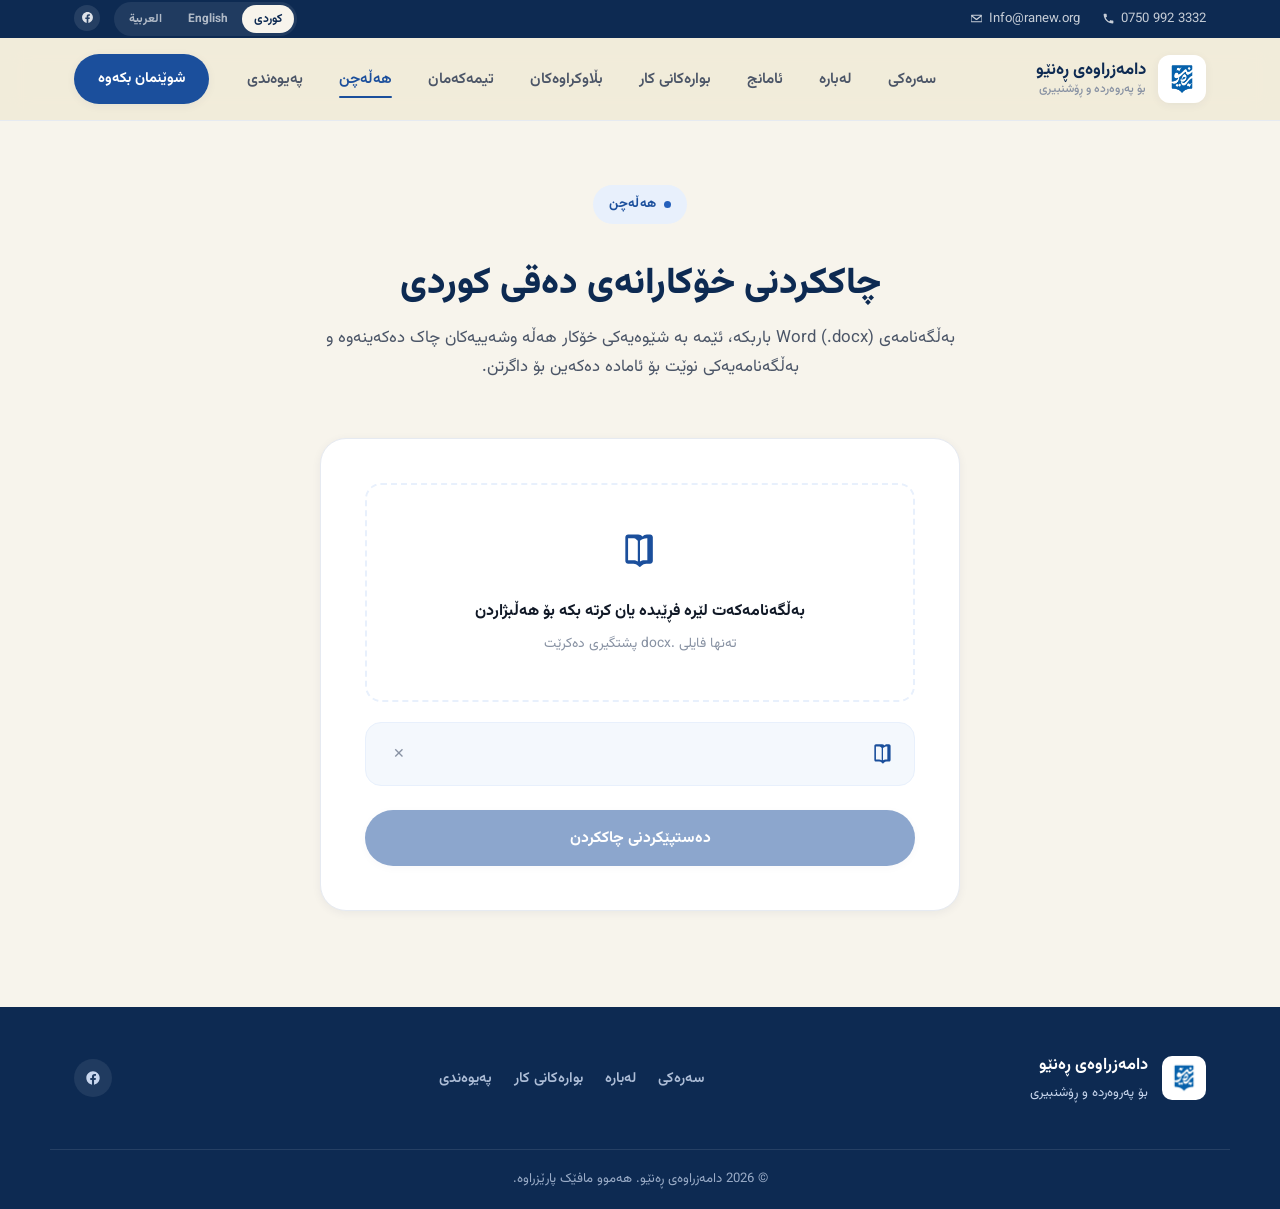
==== helachin.html @ eed27bfd "A" ====
<!DOCTYPE html>
<html lang="ckb" dir="rtl">
<head>
<meta charset="UTF-8">
<meta name="viewport" content="width=device-width, initial-scale=1.0">
<title>هەڵەچن | دامەزراوەی ڕەنێو</title>
<meta name="description" content="بەڵگەنامەی وۆردت باربکە، هەڵەچن بە شێوەیەکی خۆکار هەڵە وشەییەکانی دەقی کوردی چاک دەکاتەوە.">

<!--
  Backend API base URL. Update this after deploying the FastAPI backend
  (see backend/render.yaml) — for example:
    <meta name="helachin-api-base" content="https://ranew-helachin-api.onrender.com">
  On localhost/127.0.0.1 the page automatically talks to a locally running
  backend on port 8001 instead, so this value only matters in production.
-->
<meta name="helachin-api-base" content="https://ranew-helachin-api.onrender.com">

<link rel="icon" type="image/jpeg" href="assets/img/logo.jpg">
<link rel="preconnect" href="https://fonts.googleapis.com">
<link rel="preconnect" href="https://fonts.gstatic.com" crossorigin>
<link href="https://fonts.googleapis.com/css2?family=Vazirmatn:wght@400;500;600;700;800;900&display=swap" rel="stylesheet">
<link rel="stylesheet" href="assets/css/style.css">
</head>
<body data-page="helachin">

<!-- ===== Top bar ===== -->
<div class="topbar">
  <div class="container topbar__inner">
    <div class="topbar__contact">
      <a href="tel:+9647509923332" dir="ltr"><span class="icon icon-phone"></span>0750 992 3332</a>
      <a href="mailto:Info@ranew.org" dir="ltr"><span class="icon icon-mail"></span>Info@ranew.org</a>
    </div>
    <div class="topbar__right">
      <div class="lang-switch" id="langSwitch" role="group" aria-label="Language / زمان / اللغة">
        <button type="button" class="lang-switch__btn" data-lang="ckb">کوردی</button>
        <button type="button" class="lang-switch__btn" data-lang="en">English</button>
        <button type="button" class="lang-switch__btn" data-lang="ar">العربية</button>
      </div>
      <div class="topbar__social">
        <a href="https://www.facebook.com/Ranewfoundation" target="_blank" rel="noopener" data-i18n-attr="aria-label:aria.facebook">
          <span class="icon icon-facebook"></span>
        </a>
      </div>
    </div>
  </div>
</div>

<!-- ===== Header / Nav ===== -->
<header class="site-header" id="siteHeader">
  <div class="container header__inner">
    <a href="index.html" class="brand">
      <img src="assets/img/logo.jpg" data-i18n-attr="alt:brand.logoAlt" alt="لۆگۆی دامەزراوەی ڕەنێو" class="brand__logo">
      <span class="brand__text">
        <strong data-i18n="hero.title1">دامەزراوەی ڕەنێو</strong>
        <small data-i18n="hero.title2">بۆ پەروەردە و ڕۆشنبیری</small>
      </span>
    </a>

    <nav class="nav" id="mainNav">
      <a href="index.html#top" class="nav__link" data-i18n="nav.home">سەرەکی</a>
      <a href="index.html#about" class="nav__link" data-i18n="nav.about">لەبارە</a>
      <a href="index.html#values" class="nav__link" data-i18n="nav.values">ئامانج</a>
      <a href="index.html#programs" class="nav__link" data-i18n="nav.programs">بوارەکانی کار</a>
      <a href="publications.html" class="nav__link" data-i18n="nav.publications">بڵاوکراوەکان</a>
      <a href="team.html" class="nav__link" data-i18n="nav.team">تیمەکەمان</a>
      <a href="helachin.html" class="nav__link active">هەڵەچن</a>
      <a href="index.html#contact" class="nav__link" data-i18n="nav.contact">پەیوەندی</a>
    </nav>

    <a href="https://www.facebook.com/Ranewfoundation" target="_blank" rel="noopener" class="btn btn--primary btn--nav" data-i18n="header.followBtn">شوێنمان بکەوە</a>

    <button class="nav-toggle" id="navToggle" data-i18n-attr="aria-label:aria.navToggle" aria-label="کردنەوەی لیستە" aria-expanded="false">
      <span></span><span></span><span></span>
    </button>
  </div>
</header>

<main>
  <section class="section">
    <div class="container">
      <div class="section__head reveal">
        <span class="eyebrow eyebrow--dark">هەڵەچن</span>
        <h1 class="section__title">چاککردنی خۆکارانەی دەقی کوردی</h1>
        <p class="section__sub">بەڵگەنامەی Word (.docx) باربکە، ئێمە بە شێوەیەکی خۆکار هەڵە وشەییەکان چاک دەکەینەوە و بەڵگەنامەیەکی نوێت بۆ ئامادە دەکەین بۆ داگرتن.</p>
      </div>

      <div class="helachin-card reveal">

        <!-- Idle / file-picker state -->
        <div class="helachin-drop" id="helachinDrop" tabindex="0" role="button" aria-label="بەڵگەنامەی وۆرد باربکە">
          <input type="file" id="helachinFileInput" class="helachin-drop__input" accept=".docx,application/vnd.openxmlformats-officedocument.wordprocessingml.document">
          <span class="helachin-drop__icon icon icon-book" aria-hidden="true"></span>
          <p class="helachin-drop__title">بەڵگەنامەکەت لێرە فڕێبدە یان کرتە بکە بۆ هەڵبژاردن</p>
          <p class="helachin-drop__hint">تەنها فایلی .docx پشتگیری دەکرێت</p>
        </div>

        <!-- Selected file -->
        <div class="helachin-file" id="helachinFile" hidden>
          <span class="helachin-file__icon icon icon-book" aria-hidden="true"></span>
          <div class="helachin-file__info">
            <strong id="helachinFileName"></strong>
            <span id="helachinFileSize" dir="ltr"></span>
          </div>
          <button type="button" class="helachin-file__remove" id="helachinFileRemove" aria-label="لابردنی فایل">✕</button>
        </div>

        <button type="button" class="btn btn--primary helachin-start" id="helachinStart" disabled>دەستپێکردنی چاککردن</button>

        <!-- Progress -->
        <div class="helachin-progress" id="helachinProgress" hidden>
          <div class="helachin-progress__bar">
            <div class="helachin-progress__fill" id="helachinProgressFill"></div>
          </div>
          <p class="helachin-status" id="helachinStatus">بەڵگەنامەکە بار دەکرێت...</p>
        </div>

        <!-- Success -->
        <div class="helachin-result helachin-result--success" id="helachinSuccess" hidden>
          <span class="icon icon-culture" aria-hidden="true"></span>
          <p>بەڵگەنامەکەت بە سەرکەوتوویی چاککرا!</p>
          <div class="helachin-result__actions">
            <a href="#" class="btn btn--primary" id="helachinDownload" download>دابەزاندنی بەڵگەنامەی چاککراو</a>
            <button type="button" class="helachin-link-btn" id="helachinRetryAfterSuccess">چاککردنی بەڵگەنامەیەکی تر</button>
          </div>
        </div>

        <!-- Error -->
        <div class="helachin-result helachin-result--error" id="helachinError" hidden>
          <p id="helachinErrorMessage"></p>
          <button type="button" class="helachin-link-btn" id="helachinRetryAfterError">هەوڵدانەوە</button>
        </div>

      </div>
    </div>
  </section>
</main>

<!-- ===== Footer ===== -->
<footer class="footer">
  <div class="container footer__inner">
    <div class="footer__brand">
      <img src="assets/img/logo.jpg" data-i18n-attr="alt:brand.logoAlt" alt="لۆگۆی دامەزراوەی ڕەنێو">
      <div>
        <strong data-i18n="hero.title1">دامەزراوەی ڕەنێو</strong>
        <p data-i18n="footer.tagline">بۆ پەروەردە و ڕۆشنبیری</p>
      </div>
    </div>

    <nav class="footer__links">
      <a href="index.html#top" data-i18n="nav.home">سەرەکی</a>
      <a href="index.html#about" data-i18n="nav.about">لەبارە</a>
      <a href="index.html#programs" data-i18n="nav.programs">بوارەکانی کار</a>
      <a href="index.html#contact" data-i18n="nav.contact">پەیوەندی</a>
    </nav>

    <div class="footer__social">
      <a href="https://www.facebook.com/Ranewfoundation" target="_blank" rel="noopener" data-i18n-attr="aria-label:aria.facebook"><span class="icon icon-facebook"></span></a>
    </div>
  </div>
  <div class="footer__bottom">
    <div class="container">
      <p>© <span id="year"></span> <span data-i18n="footer.copyright">دامەزراوەی ڕەنێو. هەموو مافێک پارێزراوە.</span></p>
    </div>
  </div>
</footer>

<button id="backToTop" class="back-to-top" data-i18n-attr="aria-label:aria.backToTop" aria-label="گەڕانەوە بۆ سەرەوە">
  <span class="icon icon-up"></span>
</button>

<script src="assets/js/script.js"></script>
<script src="assets/js/i18n.js"></script>
<script src="assets/js/helachin.js?v=7236528f"></script>
</body>
</html>
---- assets/css/style.css ----
/* ============================================================
   دامەزراوەی ڕەنێو — Ranew Foundation website styles
   ============================================================ */

:root{
  --blue-900:#0d2a52;
  --blue-800:#123765;
  --blue-700:#1b4f9c;
  --blue-600:#2560bb;
  --blue-500:#3a72cc;
  --blue-100:#e8f0fc;
  --blue-50:#f4f8fd;

  --ink:#101826;
  --ink-soft:#4b5567;
  --ink-faint:#8892a3;
  --line:#e6eaf1;
  --white:#ffffff;
  --cream:#f7f4ec;
  --bg:var(--cream);

  --shadow-sm:0 2px 10px rgba(13,42,82,.06);
  --shadow-md:0 12px 30px rgba(13,42,82,.10);
  --shadow-lg:0 24px 60px rgba(13,42,82,.16);

  --radius-sm:10px;
  --radius-md:16px;
  --radius-lg:26px;

  --ease:cubic-bezier(.4,0,.2,1);
  --container:1180px;
}

*,*::before,*::after{ box-sizing:border-box; }
html{ scroll-behavior:smooth; scroll-padding-top:83px; }
body{
  margin:0;
  font-family:'Vazirmatn', 'Segoe UI', Tahoma, sans-serif;
  color:var(--ink);
  background:var(--bg);
  line-height:1.75;
  -webkit-font-smoothing:antialiased;
  overflow-x:hidden;
}
img{ max-width:100%; display:block; }
a{ color:inherit; text-decoration:none; }
ul{ margin:0; padding:0; list-style:none; }
h1,h2,h3,h4{ margin:0; line-height:1.35; font-weight:800; }
p{ margin:0; }
button{ font-family:inherit; }

.container{
  width:100%;
  max-width:var(--container);
  margin-inline:auto;
  padding-inline:24px;
}

/* ---------- Reveal on scroll ---------- */
.reveal{
  opacity:0;
  transform:translateY(24px);
  transition:opacity .7s var(--ease), transform .7s var(--ease);
}
.reveal.is-visible{ opacity:1; transform:none; }

/* ---------- Icons (inline-SVG mask) ---------- */
.icon{
  display:inline-block;
  width:1em; height:1em;
  background-color:currentColor;
  -webkit-mask-repeat:no-repeat; mask-repeat:no-repeat;
  -webkit-mask-position:center; mask-position:center;
  -webkit-mask-size:contain; mask-size:contain;
  vertical-align:-0.14em;
}
.icon-phone{ -webkit-mask-image:url("data:image/svg+xml,%3Csvg xmlns='http://www.w3.org/2000/svg' viewBox='0 0 24 24'%3E%3Cpath d='M6.6 10.8c1.4 2.8 3.8 5.2 6.6 6.6l2.2-2.2c.3-.3.7-.4 1-.2 1.1.4 2.3.6 3.6.6.6 0 1 .4 1 1V20c0 .6-.4 1-1 1C10.6 21 3 13.4 3 4c0-.6.4-1 1-1h3.5c.6 0 1 .4 1 1 0 1.2.2 2.4.6 3.6.1.4 0 .8-.2 1L6.6 10.8z'/%3E%3C/svg%3E"); mask-image:url("data:image/svg+xml,%3Csvg xmlns='http://www.w3.org/2000/svg' viewBox='0 0 24 24'%3E%3Cpath d='M6.6 10.8c1.4 2.8 3.8 5.2 6.6 6.6l2.2-2.2c.3-.3.7-.4 1-.2 1.1.4 2.3.6 3.6.6.6 0 1 .4 1 1V20c0 .6-.4 1-1 1C10.6 21 3 13.4 3 4c0-.6.4-1 1-1h3.5c.6 0 1 .4 1 1 0 1.2.2 2.4.6 3.6.1.4 0 .8-.2 1L6.6 10.8z'/%3E%3C/svg%3E"); }
.icon-mail{ -webkit-mask-image:url("data:image/svg+xml,%3Csvg xmlns='http://www.w3.org/2000/svg' viewBox='0 0 24 24'%3E%3Cpath d='M3 5h18c.6 0 1 .4 1 1v12c0 .6-.4 1-1 1H3c-.6 0-1-.4-1-1V6c0-.6.4-1 1-1zm1.8 2 6.7 5.2c.3.2.7.2 1 0L19.2 7H4.8zM3 8.4V17h18V8.4l-7.4 5.7c-.9.7-2.3.7-3.2 0L3 8.4z'/%3E%3C/svg%3E"); mask-image:url("data:image/svg+xml,%3Csvg xmlns='http://www.w3.org/2000/svg' viewBox='0 0 24 24'%3E%3Cpath d='M3 5h18c.6 0 1 .4 1 1v12c0 .6-.4 1-1 1H3c-.6 0-1-.4-1-1V6c0-.6.4-1 1-1zm1.8 2 6.7 5.2c.3.2.7.2 1 0L19.2 7H4.8zM3 8.4V17h18V8.4l-7.4 5.7c-.9.7-2.3.7-3.2 0L3 8.4z'/%3E%3C/svg%3E"); }
.icon-facebook{ -webkit-mask-image:url("data:image/svg+xml,%3Csvg xmlns='http://www.w3.org/2000/svg' viewBox='0 0 24 24'%3E%3Cpath d='M22 12.06C22 6.5 17.52 2 12 2S2 6.5 2 12.06c0 5 3.66 9.16 8.44 9.94v-7.03H7.9v-2.9h2.54V9.85c0-2.51 1.5-3.9 3.79-3.9 1.1 0 2.24.2 2.24.2v2.46h-1.26c-1.24 0-1.63.77-1.63 1.56v1.87h2.78l-.44 2.9h-2.34V22c4.78-.78 8.44-4.94 8.44-9.94z'/%3E%3C/svg%3E"); mask-image:url("data:image/svg+xml,%3Csvg xmlns='http://www.w3.org/2000/svg' viewBox='0 0 24 24'%3E%3Cpath d='M22 12.06C22 6.5 17.52 2 12 2S2 6.5 2 12.06c0 5 3.66 9.16 8.44 9.94v-7.03H7.9v-2.9h2.54V9.85c0-2.51 1.5-3.9 3.79-3.9 1.1 0 2.24.2 2.24.2v2.46h-1.26c-1.24 0-1.63.77-1.63 1.56v1.87h2.78l-.44 2.9h-2.34V22c4.78-.78 8.44-4.94 8.44-9.94z'/%3E%3C/svg%3E"); }
.icon-pin{ -webkit-mask-image:url("data:image/svg+xml,%3Csvg xmlns='http://www.w3.org/2000/svg' viewBox='0 0 24 24'%3E%3Cpath d='M12 2c-4.4 0-8 3.6-8 8 0 5.4 6.6 11.2 7.4 11.9.3.3.9.3 1.2 0C13.4 21.2 20 15.4 20 10c0-4.4-3.6-8-8-8zm0 11c-1.7 0-3-1.3-3-3s1.3-3 3-3 3 1.3 3 3-1.3 3-3 3z'/%3E%3C/svg%3E"); mask-image:url("data:image/svg+xml,%3Csvg xmlns='http://www.w3.org/2000/svg' viewBox='0 0 24 24'%3E%3Cpath d='M12 2c-4.4 0-8 3.6-8 8 0 5.4 6.6 11.2 7.4 11.9.3.3.9.3 1.2 0C13.4 21.2 20 15.4 20 10c0-4.4-3.6-8-8-8zm0 11c-1.7 0-3-1.3-3-3s1.3-3 3-3 3 1.3 3 3-1.3 3-3 3z'/%3E%3C/svg%3E"); }
.icon-mic{ -webkit-mask-image:url("data:image/svg+xml,%3Csvg xmlns='http://www.w3.org/2000/svg' viewBox='0 0 24 24'%3E%3Cpath d='M12 15a3 3 0 0 0 3-3V6a3 3 0 0 0-6 0v6a3 3 0 0 0 3 3zm5-3a5 5 0 0 1-10 0H5a7 7 0 0 0 6 6.9V21h2v-2.1A7 7 0 0 0 19 12h-2z'/%3E%3C/svg%3E"); mask-image:url("data:image/svg+xml,%3Csvg xmlns='http://www.w3.org/2000/svg' viewBox='0 0 24 24'%3E%3Cpath d='M12 15a3 3 0 0 0 3-3V6a3 3 0 0 0-6 0v6a3 3 0 0 0 3 3zm5-3a5 5 0 0 1-10 0H5a7 7 0 0 0 6 6.9V21h2v-2.1A7 7 0 0 0 19 12h-2z'/%3E%3C/svg%3E"); }
.icon-book{ -webkit-mask-image:url("data:image/svg+xml,%3Csvg xmlns='http://www.w3.org/2000/svg' viewBox='0 0 24 24'%3E%3Cpath d='M4 4.5C4 3.7 4.7 3 5.5 3H11c1 0 1.8.4 2.4 1.1C13.9 3.4 14.8 3 15.8 3h1.7c.8 0 1.5.7 1.5 1.5v13c0 .8-.7 1.5-1.5 1.5h-2.1c-1 0-1.9.4-2.6 1.1l-.4.4c-.3.3-.8.3-1 0l-.4-.4c-.7-.7-1.6-1.1-2.6-1.1H5.5C4.7 19 4 18.3 4 17.5v-13zM12 6.4v11.3c.7-.4 1.5-.7 2.4-.7h1.6V5H15.8c-1.6 0-2.9.6-3.8 1.4zM11 5H5.5v12h2.9c.9 0 1.7.3 2.4.7V6.4C10.1 5.9 9.7 5 8.7 5H11z'/%3E%3C/svg%3E"); mask-image:url("data:image/svg+xml,%3Csvg xmlns='http://www.w3.org/2000/svg' viewBox='0 0 24 24'%3E%3Cpath d='M4 4.5C4 3.7 4.7 3 5.5 3H11c1 0 1.8.4 2.4 1.1C13.9 3.4 14.8 3 15.8 3h1.7c.8 0 1.5.7 1.5 1.5v13c0 .8-.7 1.5-1.5 1.5h-2.1c-1 0-1.9.4-2.6 1.1l-.4.4c-.3.3-.8.3-1 0l-.4-.4c-.7-.7-1.6-1.1-2.6-1.1H5.5C4.7 19 4 18.3 4 17.5v-13zM12 6.4v11.3c.7-.4 1.5-.7 2.4-.7h1.6V5H15.8c-1.6 0-2.9.6-3.8 1.4zM11 5H5.5v12h2.9c.9 0 1.7.3 2.4.7V6.4C10.1 5.9 9.7 5 8.7 5H11z'/%3E%3C/svg%3E"); }
.icon-culture{ -webkit-mask-image:url("data:image/svg+xml,%3Csvg xmlns='http://www.w3.org/2000/svg' viewBox='0 0 24 24'%3E%3Cpath d='M12 2 2 8l10 6 8-4.8V17h2V8L12 2zM4 10.2V17c0 2.2 3.6 4 8 4s8-1.8 8-4v-2.8l-8 4.8-8-4.8z'/%3E%3C/svg%3E"); mask-image:url("data:image/svg+xml,%3Csvg xmlns='http://www.w3.org/2000/svg' viewBox='0 0 24 24'%3E%3Cpath d='M12 2 2 8l10 6 8-4.8V17h2V8L12 2zM4 10.2V17c0 2.2 3.6 4 8 4s8-1.8 8-4v-2.8l-8 4.8-8-4.8z'/%3E%3C/svg%3E"); }
.icon-heart{ -webkit-mask-image:url("data:image/svg+xml,%3Csvg xmlns='http://www.w3.org/2000/svg' viewBox='0 0 24 24'%3E%3Cpath d='M12 21s-7.5-4.6-10-9.3C.4 8 2 4.5 5.5 4c2-.3 3.7.6 4.9 2.3.3.4.7.9 1 1.3.3-.4.7-.9 1-1.3C13.6 4.6 15.3 3.7 17.3 4c3.5.5 5.1 4 3.7 7.7C18.5 16.4 12 21 12 21z'/%3E%3C/svg%3E"); mask-image:url("data:image/svg+xml,%3Csvg xmlns='http://www.w3.org/2000/svg' viewBox='0 0 24 24'%3E%3Cpath d='M12 21s-7.5-4.6-10-9.3C.4 8 2 4.5 5.5 4c2-.3 3.7.6 4.9 2.3.3.4.7.9 1 1.3.3-.4.7-.9 1-1.3C13.6 4.6 15.3 3.7 17.3 4c3.5.5 5.1 4 3.7 7.7C18.5 16.4 12 21 12 21z'/%3E%3C/svg%3E"); }
.icon-people{ -webkit-mask-image:url("data:image/svg+xml,%3Csvg xmlns='http://www.w3.org/2000/svg' viewBox='0 0 24 24'%3E%3Cpath d='M8.5 11a3.5 3.5 0 1 0 0-7 3.5 3.5 0 0 0 0 7zm7-.5a3 3 0 1 0 0-6 3 3 0 0 0 0 6zM8.5 13c-3 0-6 1.5-6 4.5V19h9v-1.5c0-1.4.5-2.6 1.4-3.6-1-.6-2.7-.9-4.4-.9zm7 0c-.4 0-.9 0-1.4.1 1 .9 1.6 2.2 1.6 3.9V19h6v-1.5c0-2.5-2.6-4.5-6.2-4.5z'/%3E%3C/svg%3E"); mask-image:url("data:image/svg+xml,%3Csvg xmlns='http://www.w3.org/2000/svg' viewBox='0 0 24 24'%3E%3Cpath d='M8.5 11a3.5 3.5 0 1 0 0-7 3.5 3.5 0 0 0 0 7zm7-.5a3 3 0 1 0 0-6 3 3 0 0 0 0 6zM8.5 13c-3 0-6 1.5-6 4.5V19h9v-1.5c0-1.4.5-2.6 1.4-3.6-1-.6-2.7-.9-4.4-.9zm7 0c-.4 0-.9 0-1.4.1 1 .9 1.6 2.2 1.6 3.9V19h6v-1.5c0-2.5-2.6-4.5-6.2-4.5z'/%3E%3C/svg%3E"); }
.icon-up{ -webkit-mask-image:url("data:image/svg+xml,%3Csvg xmlns='http://www.w3.org/2000/svg' viewBox='0 0 24 24'%3E%3Cpath d='M12 5l-7 7 1.4 1.4L11 8.8V19h2V8.8l4.6 4.6L19 12z'/%3E%3C/svg%3E"); mask-image:url("data:image/svg+xml,%3Csvg xmlns='http://www.w3.org/2000/svg' viewBox='0 0 24 24'%3E%3Cpath d='M12 5l-7 7 1.4 1.4L11 8.8V19h2V8.8l4.6 4.6L19 12z'/%3E%3C/svg%3E"); }
.icon-share{ -webkit-mask-image:url("data:image/svg+xml,%3Csvg xmlns='http://www.w3.org/2000/svg' viewBox='0 0 24 24'%3E%3Cpath d='M18 16.08c-.76 0-1.44.3-1.96.77L8.91 12.7c.05-.23.09-.46.09-.7s-.04-.47-.09-.7l7.05-4.11c.54.5 1.25.81 2.04.81 1.66 0 3-1.34 3-3s-1.34-3-3-3-3 1.34-3 3c0 .24.04.47.09.7L8.04 9.81C7.5 9.31 6.79 9 6 9c-1.66 0-3 1.34-3 3s1.34 3 3 3c.79 0 1.5-.31 2.04-.81l7.12 4.16c-.05.21-.08.43-.08.65 0 1.61 1.31 2.92 2.92 2.92s2.92-1.31 2.92-2.92-1.31-2.92-2.92-2.92z'/%3E%3C/svg%3E"); mask-image:url("data:image/svg+xml,%3Csvg xmlns='http://www.w3.org/2000/svg' viewBox='0 0 24 24'%3E%3Cpath d='M18 16.08c-.76 0-1.44.3-1.96.77L8.91 12.7c.05-.23.09-.46.09-.7s-.04-.47-.09-.7l7.05-4.11c.54.5 1.25.81 2.04.81 1.66 0 3-1.34 3-3s-1.34-3-3-3-3 1.34-3 3c0 .24.04.47.09.7L8.04 9.81C7.5 9.31 6.79 9 6 9c-1.66 0-3 1.34-3 3s1.34 3 3 3c.79 0 1.5-.31 2.04-.81l7.12 4.16c-.05.21-.08.43-.08.65 0 1.61 1.31 2.92 2.92 2.92s2.92-1.31 2.92-2.92-1.31-2.92-2.92-2.92z'/%3E%3C/svg%3E"); }

/* ---------- Buttons ---------- */
.btn{
  display:inline-flex; align-items:center; gap:8px;
  padding:14px 28px;
  border-radius:999px;
  font-weight:700; font-size:.98rem;
  transition:transform .25s var(--ease), box-shadow .25s var(--ease), background .25s var(--ease), color .25s var(--ease), border-color .25s var(--ease);
  border:2px solid transparent;
  white-space:nowrap;
}
.btn--primary{ background:var(--blue-700); color:var(--white); box-shadow:var(--shadow-sm); }
.btn--primary:hover{ background:var(--blue-800); transform:translateY(-2px); box-shadow:var(--shadow-md); }
.btn--ghost{ background:rgba(255,255,255,.08); color:var(--white); border-color:rgba(255,255,255,.55); backdrop-filter:blur(6px); }
.btn--ghost:hover{ background:var(--cream); color:var(--blue-800); border-color:var(--cream); transform:translateY(-2px); }
.btn--nav{ padding:10px 22px; font-size:.9rem; }

/* ---------- Top bar ---------- */
.topbar{ background:var(--blue-900); color:rgba(255,255,255,.85); font-size:.82rem; }
.topbar__inner{ display:flex; align-items:center; justify-content:space-between; height:38px; }
.topbar__contact{ display:flex; align-items:center; gap:22px; }
.topbar__contact a{ display:inline-flex; align-items:center; gap:6px; opacity:.9; transition:opacity .2s; }
.topbar__contact a:hover{ opacity:1; color:#fff; }
.topbar__social a{ display:inline-flex; width:26px; height:26px; align-items:center; justify-content:center; border-radius:50%; background:rgba(255,255,255,.1); transition:background .2s; }
.topbar__social a:hover{ background:rgba(255,255,255,.22); }

.topbar__right{ display:flex; align-items:center; gap:14px; }

/* ---------- Language switcher ---------- */
.lang-switch{ display:flex; align-items:center; gap:2px; background:rgba(255,255,255,.08); padding:3px; border-radius:999px; }
.lang-switch__btn{
  border:none; background:transparent; cursor:pointer;
  padding:5px 12px; border-radius:999px;
  font-family:inherit; font-size:.74rem; font-weight:700;
  color:rgba(255,255,255,.65);
  transition:background .2s var(--ease), color .2s var(--ease);
  white-space:nowrap;
}
.lang-switch__btn:hover{ color:#fff; }
.lang-switch__btn.is-active{ background:var(--cream); color:var(--blue-900); }
.lang-switch__btn.is-active:hover{ color:var(--blue-900); }

/* ---------- Header ---------- */
.site-header{
  position:sticky; top:0; z-index:60;
  background:rgba(240,234,216,.85);
  backdrop-filter:saturate(180%) blur(14px);
  border-bottom:1px solid var(--line);
  transition:box-shadow .3s var(--ease);
}
.site-header.is-scrolled{ box-shadow:var(--shadow-sm); }
.header__inner{ display:flex; align-items:center; gap:24px; height:82px; }
.brand{ display:flex; align-items:center; gap:12px; margin-inline-end:auto; }
.brand__logo{ width:48px; height:48px; border-radius:12px; box-shadow:var(--shadow-sm); }
.brand__text{ display:flex; flex-direction:column; line-height:1.3; }
.brand__text strong{ font-size:1.05rem; color:var(--blue-900); }
.brand__text small{ font-size:.74rem; color:var(--ink-faint); font-weight:500; }

.nav{ display:flex; align-items:center; gap:8px; }
.nav__link{
  position:relative; padding:10px 14px; font-weight:600; font-size:.95rem; color:var(--ink-soft);
  border-radius:8px; transition:color .2s, background .2s;
}
.nav__link:hover{ color:var(--blue-700); background:var(--blue-50); }
.nav__link.active{ color:var(--blue-700); }
.nav__link.active::after{
  content:""; position:absolute; inset-inline:14px; bottom:4px; height:2px; background:var(--blue-700); border-radius:2px;
}

.nav-toggle{ display:none; flex-direction:column; justify-content:center; gap:5px; width:40px; height:40px; border:none; background:none; cursor:pointer; border-radius:8px; }
.nav-toggle span{ display:block; height:2px; width:22px; margin-inline:auto; background:var(--blue-900); border-radius:2px; transition:transform .3s var(--ease), opacity .3s var(--ease); }
.nav-toggle.is-open span:nth-child(1){ transform:translateY(7px) rotate(45deg); }
.nav-toggle.is-open span:nth-child(2){ opacity:0; }
.nav-toggle.is-open span:nth-child(3){ transform:translateY(-7px) rotate(-45deg); }

/* ---------- Hero ---------- */
.hero{
  position:relative;
  background:linear-gradient(155deg,var(--blue-900) 0%, var(--blue-700) 58%, var(--blue-600) 100%);
  color:#fff;
  overflow:hidden;
}
.hero__pattern{
  position:absolute; inset:0;
  background-image:
    radial-gradient(circle at 85% 18%, rgba(255,255,255,.14) 0, transparent 42%),
    radial-gradient(circle at 8% 88%, rgba(255,255,255,.10) 0, transparent 40%),
    url("../img/hero-pattern.png");
  background-repeat:no-repeat, no-repeat, repeat;
  background-size:cover, cover, 125px 125px;
  opacity:.9;
  pointer-events:none;
}
.hero__pattern--dark{ opacity:.5; }
.hero > .hero__pattern{
  background-image:
    linear-gradient(to left, rgba(13,42,82,.6) 0%, rgba(13,42,82,.25) 45%, transparent 70%),
    radial-gradient(circle at 85% 18%, rgba(255,255,255,.14) 0, transparent 42%),
    radial-gradient(circle at 8% 88%, rgba(255,255,255,.10) 0, transparent 40%),
    url("../img/hero-pattern.png");
  background-repeat:no-repeat, no-repeat, no-repeat, repeat;
  background-size:cover, cover, cover, 125px 125px;
}
.hero__inner{
  position:relative; z-index:1;
  display:grid; grid-template-columns:1.3fr .7fr; align-items:center; gap:40px;
  padding-block:64px;
}
.eyebrow{
  display:inline-flex; align-items:center; gap:8px;
  font-size:.82rem; font-weight:700; letter-spacing:.02em;
  color:#cfe0f9; background:rgba(255,255,255,.1);
  padding:8px 16px; border-radius:999px; margin-bottom:22px;
}
.eyebrow::before{ content:""; width:7px; height:7px; border-radius:50%; background:#7fb2ff; }
.eyebrow--dark{ color:var(--blue-700); background:var(--blue-100); }
.eyebrow--dark::before{ background:var(--blue-600); }

.hero h1{ font-size:clamp(2.1rem, 4.4vw, 3.4rem); margin-bottom:22px; }
.hero h1 .hero__line2{ color:#a9c8f7; }
.hero__lead{ max-width:640px; font-size:1.08rem; color:#dbe6f8; margin-bottom:34px; }
.hero__cta{ display:flex; flex-wrap:wrap; gap:16px; }

.hero__badge{
  justify-self:center;
  width:min(260px, 100%); aspect-ratio:1;
  background:var(--cream); border-radius:32px;
  display:flex; align-items:center; justify-content:center;
  padding:28px;
  box-shadow:var(--shadow-lg);
  transform:rotate(-3deg);
}
.hero__badge img{ border-radius:18px; }

.stats{
  position:relative; z-index:1;
  display:grid; grid-template-columns:repeat(4,1fr);
  background:rgba(255,255,255,.08);
  border-top:1px solid rgba(255,255,255,.14);
  backdrop-filter:blur(6px);
}
.stat{ text-align:center; padding:26px 12px; border-inline-end:1px solid rgba(255,255,255,.14); }
.stat:last-child{ border-inline-end:none; }
.stat__num{ display:block; font-size:clamp(1.5rem,2.6vw,2.2rem); font-weight:900; color:#fff; }
.stat__label{ display:block; margin-top:4px; font-size:.82rem; color:#c9daf5; font-weight:600; }

/* ---------- Sections ---------- */
.section{ padding-block:96px; }
#about, #programs, #contact,
body[data-page="team"] .section,
body[data-page="publications"] .section,
body[data-page="helachin"] .section{ padding-top:64px; }
.section--tint{ background:var(--cream); }
.section--dark{ position:relative; background:linear-gradient(160deg,var(--blue-900),var(--blue-800)); color:#fff; overflow:hidden; }
.section--dark .value h4{ color:#fff; }
.section--dark .value p{ color:#c9d7ee; }

.section__head{ max-width:680px; margin-inline:auto; text-align:center; margin-bottom:56px; }
.section__title{ font-size:clamp(1.7rem, 3vw, 2.3rem); color:var(--blue-900); margin-top:14px; }
.section__title--light{ color:#fff; }
.section__sub{ margin-top:14px; color:var(--ink-soft); font-size:1.05rem; }
.section--dark .section__sub{ color:#c9d7ee; }
.section__cta{ text-align:center; margin-top:48px; }

/* ---------- Book promo banner ---------- */
.promo{
  position:relative; overflow:hidden;
  background:linear-gradient(155deg,var(--blue-900) 0%, var(--blue-700) 58%, var(--blue-600) 100%);
  border-radius:var(--radius-lg);
  padding:56px 48px;
  display:grid; grid-template-columns:1.3fr .7fr; gap:40px; align-items:center;
  box-shadow:var(--shadow-lg);
}
.promo__overlay{
  position:absolute; inset:0;
  background-image:url("../img/overlay.png");
  background-repeat:no-repeat;
  background-position:left -8% center;
  background-size:60% auto;
  opacity:.55;
  pointer-events:none;
}
.promo__content{ position:relative; z-index:1; }
.promo__title{ color:#fff; font-size:clamp(1.4rem, 2.6vw, 1.9rem); margin:16px 0 14px; }
.promo__desc{ color:#dbe6f8; font-size:1rem; max-width:480px; margin-bottom:26px; }
.promo__book{
  position:relative; z-index:1; justify-self:center;
  width:min(220px, 70%); aspect-ratio:3/4;
}
.promo__book::before, .promo__book::after{
  content:""; position:absolute; inset:0;
  background:var(--blue-100); border-radius:10px; box-shadow:var(--shadow-md);
}
.promo__book::before{ transform:rotate(-11deg) translate(6px,6px); }
.promo__book::after{ transform:rotate(-5deg) translate(3px,3px); background:#fff; }
.promo__book img{
  position:relative; z-index:1; width:100%; height:100%; object-fit:cover;
  border-radius:10px; box-shadow:var(--shadow-lg); transform:rotate(3deg);
  display:block;
}

/* ---------- About ---------- */
.about__grid{ display:grid; grid-template-columns:.85fr 1.15fr; gap:64px; align-items:center; }
.about__media{ position:relative; }
.about__frame{
  position:relative; z-index:1;
  background:var(--cream); border-radius:var(--radius-lg);
  padding:44px; box-shadow:var(--shadow-lg);
  aspect-ratio:1; display:flex; align-items:center; justify-content:center;
  max-width:380px; margin-inline:auto;
}
.about__frame-deco{
  position:absolute; inset-block:22px -22px; inset-inline:-22px 22px; z-index:0;
  border:2px solid var(--blue-100); border-radius:var(--radius-lg);
  max-width:380px; margin-inline:auto;
}
.about__content .eyebrow{ margin-bottom:16px; }
.about__content p{ color:var(--ink-soft); margin-block:18px; font-size:1.03rem; }
.check-list{ margin-block:28px; display:flex; flex-direction:column; gap:14px; }
.check-list li{ position:relative; padding-inline-start:34px; font-weight:600; color:var(--ink); }
.check-list li::before{
  content:""; position:absolute; inline-size:22px; block-size:22px; inset-inline-start:0; top:1px;
  background:var(--blue-700);
  -webkit-mask-image:url("data:image/svg+xml,%3Csvg xmlns='http://www.w3.org/2000/svg' viewBox='0 0 24 24'%3E%3Cpath d='M9 16.2 4.8 12l-1.4 1.4L9 19 21 7l-1.4-1.4z'/%3E%3C/svg%3E");
  mask-image:url("data:image/svg+xml,%3Csvg xmlns='http://www.w3.org/2000/svg' viewBox='0 0 24 24'%3E%3Cpath d='M9 16.2 4.8 12l-1.4 1.4L9 19 21 7l-1.4-1.4z'/%3E%3C/svg%3E");
  -webkit-mask-repeat:no-repeat; mask-repeat:no-repeat; -webkit-mask-size:contain; mask-size:contain;
  border-radius:6px; background-color:var(--blue-100);
}
.check-list li::after{
  content:""; position:absolute; inline-size:22px; block-size:22px; inset-inline-start:0; top:1px;
  background:var(--blue-700);
  -webkit-mask-image:url("data:image/svg+xml,%3Csvg xmlns='http://www.w3.org/2000/svg' viewBox='0 0 24 24'%3E%3Cpath d='M9 16.2 4.8 12l-1.4 1.4L9 19 21 7l-1.4-1.4z'/%3E%3C/svg%3E");
  mask-image:url("data:image/svg+xml,%3Csvg xmlns='http://www.w3.org/2000/svg' viewBox='0 0 24 24'%3E%3Cpath d='M9 16.2 4.8 12l-1.4 1.4L9 19 21 7l-1.4-1.4z'/%3E%3C/svg%3E");
  -webkit-mask-repeat:no-repeat; mask-repeat:no-repeat; -webkit-mask-size:70% 70%; mask-size:70% 70%; -webkit-mask-position:center; mask-position:center;
}

/* ---------- Cards ---------- */
.cards{ display:grid; gap:28px; }
.cards--3{ grid-template-columns:repeat(3,1fr); }
.cards--4{ grid-template-columns:repeat(4,1fr); }
.cards--5{ grid-template-columns:repeat(5,1fr); row-gap:64px; }

.card{
  background:#fff; border:1px solid var(--line); border-radius:var(--radius-md);
  padding:36px 30px; box-shadow:var(--shadow-sm);
  transition:transform .3s var(--ease), box-shadow .3s var(--ease), border-color .3s var(--ease);
}
.card:hover{ transform:translateY(-6px); box-shadow:var(--shadow-md); border-color:transparent; }
.card__icon{
  width:56px; height:56px; border-radius:14px; background:var(--blue-100); color:var(--blue-700);
  display:flex; align-items:center; justify-content:center; font-size:1.5rem; margin-bottom:22px;
}
.card h3{ font-size:1.15rem; color:var(--blue-900); margin-bottom:12px; }
.card p{ color:var(--ink-soft); font-size:.97rem; }

.value{ text-align:center; padding:20px; }
.value .icon{ width:30px; height:30px; margin-bottom:16px; color:#8fb4ec; }
.value h4{ font-size:1.05rem; margin-bottom:8px; }
.value p{ font-size:.92rem; color:var(--ink-soft); }

/* ---------- Book card ---------- */
.book-card{
  background:var(--cream); border:1px solid var(--line); border-radius:var(--radius-md);
  overflow:hidden; box-shadow:var(--shadow-sm);
  transition:transform .3s var(--ease), box-shadow .3s var(--ease), border-color .3s var(--ease);
}
.book-card:hover{ transform:translateY(-6px); box-shadow:var(--shadow-md); border-color:transparent; }
.book-card__cover{ aspect-ratio:3/4; background:var(--blue-100); }
.book-card__cover img{ width:100%; height:100%; object-fit:cover; display:block; }
.book-card__body{ padding:24px 22px; }
.book-card__category{
  display:inline-block; font-size:.76rem; font-weight:700; color:var(--blue-600);
  background:var(--blue-100); padding:4px 12px; border-radius:999px; margin-bottom:12px;
}
.book-card h3{ font-size:1.05rem; color:var(--blue-900); margin-bottom:8px; }
.book-card p{ font-size:.9rem; color:var(--ink-soft); }

/* ---------- Book rows (Publications page) ---------- */
.book-rows{ display:flex; flex-direction:column; gap:36px; }
.book-row{
  display:flex; align-items:center; gap:36px;
  background:var(--cream); border:1px solid var(--line); border-radius:var(--radius-md);
  overflow:hidden; box-shadow:var(--shadow-sm);
  transition:transform .3s var(--ease), box-shadow .3s var(--ease), border-color .3s var(--ease);
}
.book-row:hover{ transform:translateY(-6px); box-shadow:var(--shadow-md); border-color:transparent; }
.book-row__cover{ flex:0 0 190px; align-self:stretch; aspect-ratio:3/4; padding:14px; box-sizing:border-box; }
.book-row__cover img{ width:100%; height:100%; object-fit:contain; display:block; }
.book-row__body{ flex:1 1 auto; padding-block:22px; padding-inline:38px; }
.book-row h3{ font-size:1.3rem; color:var(--blue-900); margin-bottom:10px; }
.book-row p{ font-size:1rem; color:var(--ink-soft); }

/* ---------- Team card ---------- */
.team-card{
  text-align:center; background:var(--cream); border:1px solid var(--line); border-radius:var(--radius-md);
  padding:44px 28px; box-shadow:var(--shadow-sm);
  transition:transform .3s var(--ease), box-shadow .3s var(--ease), border-color .3s var(--ease);
}
.team-card:hover{ transform:translateY(-6px); box-shadow:var(--shadow-md); border-color:transparent; }
.team-card__avatar{
  width:96px; height:96px; margin-inline:auto; margin-bottom:20px;
  border-radius:50%; background:var(--blue-100); color:var(--blue-700);
  display:flex; align-items:center; justify-content:center;
  font-size:1.4rem; font-weight:800;
}
.team-card h3{ font-size:1.1rem; color:var(--blue-900); margin-bottom:8px; }
.team-card p{ font-size:.92rem; color:var(--ink-soft); }

@media (min-width: 981px){
  .cards--4 .team-card:nth-child(even){ transform:translateY(32px); }
  .cards--4 .team-card:nth-child(even):hover{ transform:translateY(26px); }
  .cards--5 .team-card:nth-child(even){ transform:translateY(32px); }
  .cards--5 .team-card:nth-child(even):hover{ transform:translateY(26px); }
}

/* ---------- Contact ---------- */
.contact__grid{ display:grid; gap:28px; align-items:stretch; grid-template-columns:1.1fr 1fr; }
.contact__cards{ display:grid; gap:16px; grid-template-columns:1fr 1fr; align-content:start; }
.contact__map{
  min-height:320px; border-radius:var(--radius-md); overflow:hidden;
  border:1px solid var(--line); box-shadow:var(--shadow-sm);
}
.contact__map iframe{ display:block; width:100%; height:100%; }
.contact-card{
  display:flex; align-items:flex-start; gap:14px;
  background:#fff; border:1px solid var(--line); border-radius:var(--radius-md);
  padding:22px; box-shadow:var(--shadow-sm);
  transition:transform .25s var(--ease), box-shadow .25s var(--ease), border-color .25s var(--ease);
}
.contact-card:hover{ transform:translateY(-4px); box-shadow:var(--shadow-md); border-color:var(--blue-100); }
.contact-card .icon{ width:22px; height:22px; color:var(--blue-700); margin-top:3px; flex-shrink:0; }
.contact-card strong{ display:block; font-size:.92rem; color:var(--ink); margin-bottom:4px; }
.contact-card span{ font-size:.88rem; color:var(--ink-soft); word-break:break-word; }
.contact-card__phones{ display:flex; flex-direction:column; gap:2px; }

/* ---------- Footer ---------- */
.footer{ background:var(--blue-900); color:#c9d7ee; }
.footer__inner{
  display:flex; align-items:center; justify-content:space-between; flex-wrap:wrap; gap:24px;
  padding-block:44px; border-bottom:1px solid rgba(255,255,255,.1);
}
.footer__brand{ display:flex; align-items:center; gap:14px; }
.footer__brand img{ width:44px; height:44px; border-radius:10px; }
.footer__brand strong{ color:#fff; font-size:1.02rem; }
.footer__brand p{ font-size:.82rem; margin-top:2px; }
.footer__links{ display:flex; gap:22px; flex-wrap:wrap; }
.footer__links a{ font-size:.9rem; font-weight:600; opacity:.85; transition:opacity .2s, color .2s; }
.footer__links a:hover{ opacity:1; color:#fff; }
.footer__social a{
  display:inline-flex; width:38px; height:38px; align-items:center; justify-content:center;
  border-radius:50%; background:rgba(255,255,255,.08); transition:background .2s, transform .2s;
}
.footer__social a:hover{ background:var(--blue-600); transform:translateY(-3px); }
.footer__bottom{ padding-block:18px; text-align:center; font-size:.82rem; opacity:.75; }

/* ---------- Back to top ---------- */
.back-to-top{
  position:fixed; inset-block-end:26px; inset-inline-end:26px; z-index:70;
  width:48px; height:48px; border-radius:50%; border:none; cursor:pointer;
  background:var(--blue-700); color:#fff; box-shadow:var(--shadow-md);
  display:flex; align-items:center; justify-content:center; font-size:1.1rem;
  opacity:0; visibility:hidden; transform:translateY(12px);
  transition:opacity .3s var(--ease), transform .3s var(--ease), visibility .3s, background .2s;
}
.back-to-top.is-visible{ opacity:1; visibility:visible; transform:none; }
.back-to-top:hover{ background:var(--blue-800); }

/* ================= Responsive ================= */
@media (max-width: 980px){
  .hero__inner{ grid-template-columns:1fr; padding-block:48px; }
  .hero__badge{ order:-1; width:170px; }
  .hero__content{ text-align:center; }
  .hero__cta{ justify-content:center; }
  .about__grid{ grid-template-columns:1fr; }
  .about__media{ order:-1; max-width:320px; margin-inline:auto; }
  .cards--3{ grid-template-columns:1fr 1fr; }
  .cards--4{ grid-template-columns:1fr 1fr; }
  .cards--5{ grid-template-columns:1fr 1fr; }
  .book-row{ flex-direction:column; align-items:stretch; }
  .book-row__cover{ flex-basis:auto; aspect-ratio:auto; height:200px; }
  .book-row__body{ padding:22px; }
  .promo{ grid-template-columns:1fr; padding:40px 32px; text-align:center; }
  .promo__overlay{ background-position:center; background-size:80% auto; }
  .promo__book{ order:-1; width:min(200px, 60%); margin-inline:auto; }
  .promo__desc{ margin-inline:auto; }
}

@media (max-width: 860px){
  .contact__grid{ grid-template-columns:1fr; }
  .contact__map{ min-height:280px; }

  .topbar__contact{ gap:14px; }
  .nav{
    position:absolute; inset-inline:0; top:100%; z-index:55;
    background:var(--cream); border-bottom:1px solid var(--line);
    flex-direction:column; align-items:stretch; gap:0; padding:10px 24px 18px;
    transform:translateY(-12px); opacity:0; visibility:hidden; pointer-events:none;
    transition:opacity .25s var(--ease), transform .25s var(--ease), visibility .25s;
  }
  .nav.is-open{ transform:none; opacity:1; visibility:visible; pointer-events:auto; box-shadow:var(--shadow-md); }
  .nav__link{ padding:14px 6px; border-bottom:1px solid var(--line); border-radius:0; }
  .nav__link.active::after{ display:none; }
  .nav-toggle{ display:flex; }
  .btn--nav{ display:none; }
  .stats{ grid-template-columns:1fr 1fr; }
  .stat{ border-inline-end:none; border-bottom:1px solid rgba(255,255,255,.14); }
}

@media (max-width: 640px){
  .topbar__inner{ height:auto; padding-block:8px; flex-direction:column; gap:6px; align-items:flex-start; }
  .header__inner{ height:74px; }
  .brand__logo{ width:40px; height:40px; }
  .cards--3, .cards--4, .cards--5{ grid-template-columns:1fr; }
  .contact__cards{ grid-template-columns:1fr; }
  .section{ padding-block:64px; }
  html{ scroll-padding-top:75px; }
}

/* ---------- هەڵەچن (Helachin correction upload) ---------- */
.helachin-card{
  max-width:640px; margin-inline:auto;
  background:#fff; border:1px solid var(--line); border-radius:var(--radius-lg);
  padding:44px; box-shadow:var(--shadow-sm);
  text-align:center;
}

.helachin-drop{
  position:relative;
  border:2px dashed var(--blue-100); border-radius:var(--radius-md);
  padding:44px 24px;
  cursor:pointer;
  transition:border-color .25s var(--ease), background .25s var(--ease);
}
.helachin-drop:hover, .helachin-drop:focus-visible, .helachin-drop.is-dragover{
  border-color:var(--blue-600); background:var(--blue-50);
  outline:none;
}
.helachin-drop__input{
  position:absolute; inset:0; width:100%; height:100%;
  opacity:0; cursor:pointer;
}
.helachin-drop__icon{
  width:44px; height:44px; color:var(--blue-700); margin-bottom:16px;
}
.helachin-drop__title{ font-weight:700; color:var(--ink); margin-bottom:6px; }
.helachin-drop__hint{ font-size:.86rem; color:var(--ink-faint); }

.helachin-file{
  display:flex; align-items:center; gap:14px;
  background:var(--blue-50); border:1px solid var(--blue-100); border-radius:var(--radius-md);
  padding:16px 18px; margin-top:20px; text-align:start;
}
.helachin-file__icon{ width:26px; height:26px; color:var(--blue-700); flex-shrink:0; }
.helachin-file__info{ flex:1 1 auto; min-width:0; display:flex; flex-direction:column; gap:2px; }
.helachin-file__info strong{ font-size:.95rem; color:var(--ink); word-break:break-word; }
.helachin-file__info span{ font-size:.82rem; color:var(--ink-faint); }
.helachin-file__remove{
  border:none; background:transparent; cursor:pointer;
  width:30px; height:30px; border-radius:50%; color:var(--ink-faint); font-size:.9rem;
  transition:background .2s, color .2s;
}
.helachin-file__remove:hover{ background:var(--line); color:var(--ink); }

.helachin-start{ width:100%; justify-content:center; margin-top:24px; }
.helachin-start:disabled{ opacity:.5; cursor:not-allowed; }
.helachin-start:disabled:hover{ background:var(--blue-700); transform:none; box-shadow:var(--shadow-sm); }

.helachin-progress{ margin-top:24px; text-align:start; }
.helachin-progress__bar{
  width:100%; height:8px; border-radius:999px; background:var(--blue-100); overflow:hidden;
}
.helachin-progress__fill{
  height:100%; width:0%; background:var(--blue-700); border-radius:999px;
  transition:width .2s var(--ease);
}
.helachin-progress__fill.is-indeterminate{
  width:100% !important;
  background-image:repeating-linear-gradient(
    135deg,
    rgba(255,255,255,.4) 0 10px,
    transparent 10px 20px
  );
  background-size:28px 28px;
  animation:helachin-stripes 1s linear infinite;
}
@keyframes helachin-stripes{
  from{ background-position:0 0; }
  to{ background-position:-28px 0; }
}
.helachin-status{ margin-top:10px; font-size:.9rem; color:var(--ink-soft); }

.helachin-result{ margin-top:24px; padding:20px; border-radius:var(--radius-md); }
.helachin-result--success{ background:#eefaf1; border:1px solid #bfe8c9; }
.helachin-result--success .icon{ width:30px; height:30px; color:#1c8a4b; margin-bottom:10px; }
.helachin-result--success p{ font-weight:700; color:#166534; margin-bottom:16px; }
.helachin-result__actions{ display:flex; flex-wrap:wrap; gap:12px; justify-content:center; }
.helachin-result--error{ background:#fdecec; border:1px solid #f3c2c2; }
.helachin-result--error p{ color:#9c1f1f; font-weight:600; margin-bottom:12px; }

.helachin-link-btn{
  border:none; background:transparent; cursor:pointer;
  font-weight:700; font-size:.92rem; color:var(--blue-700);
  text-decoration:underline; padding:8px;
}
.helachin-link-btn:hover{ color:var(--blue-800); }

@media (max-width: 640px){
  .helachin-card{ padding:28px 20px; }
  .helachin-drop{ padding:32px 16px; }
}
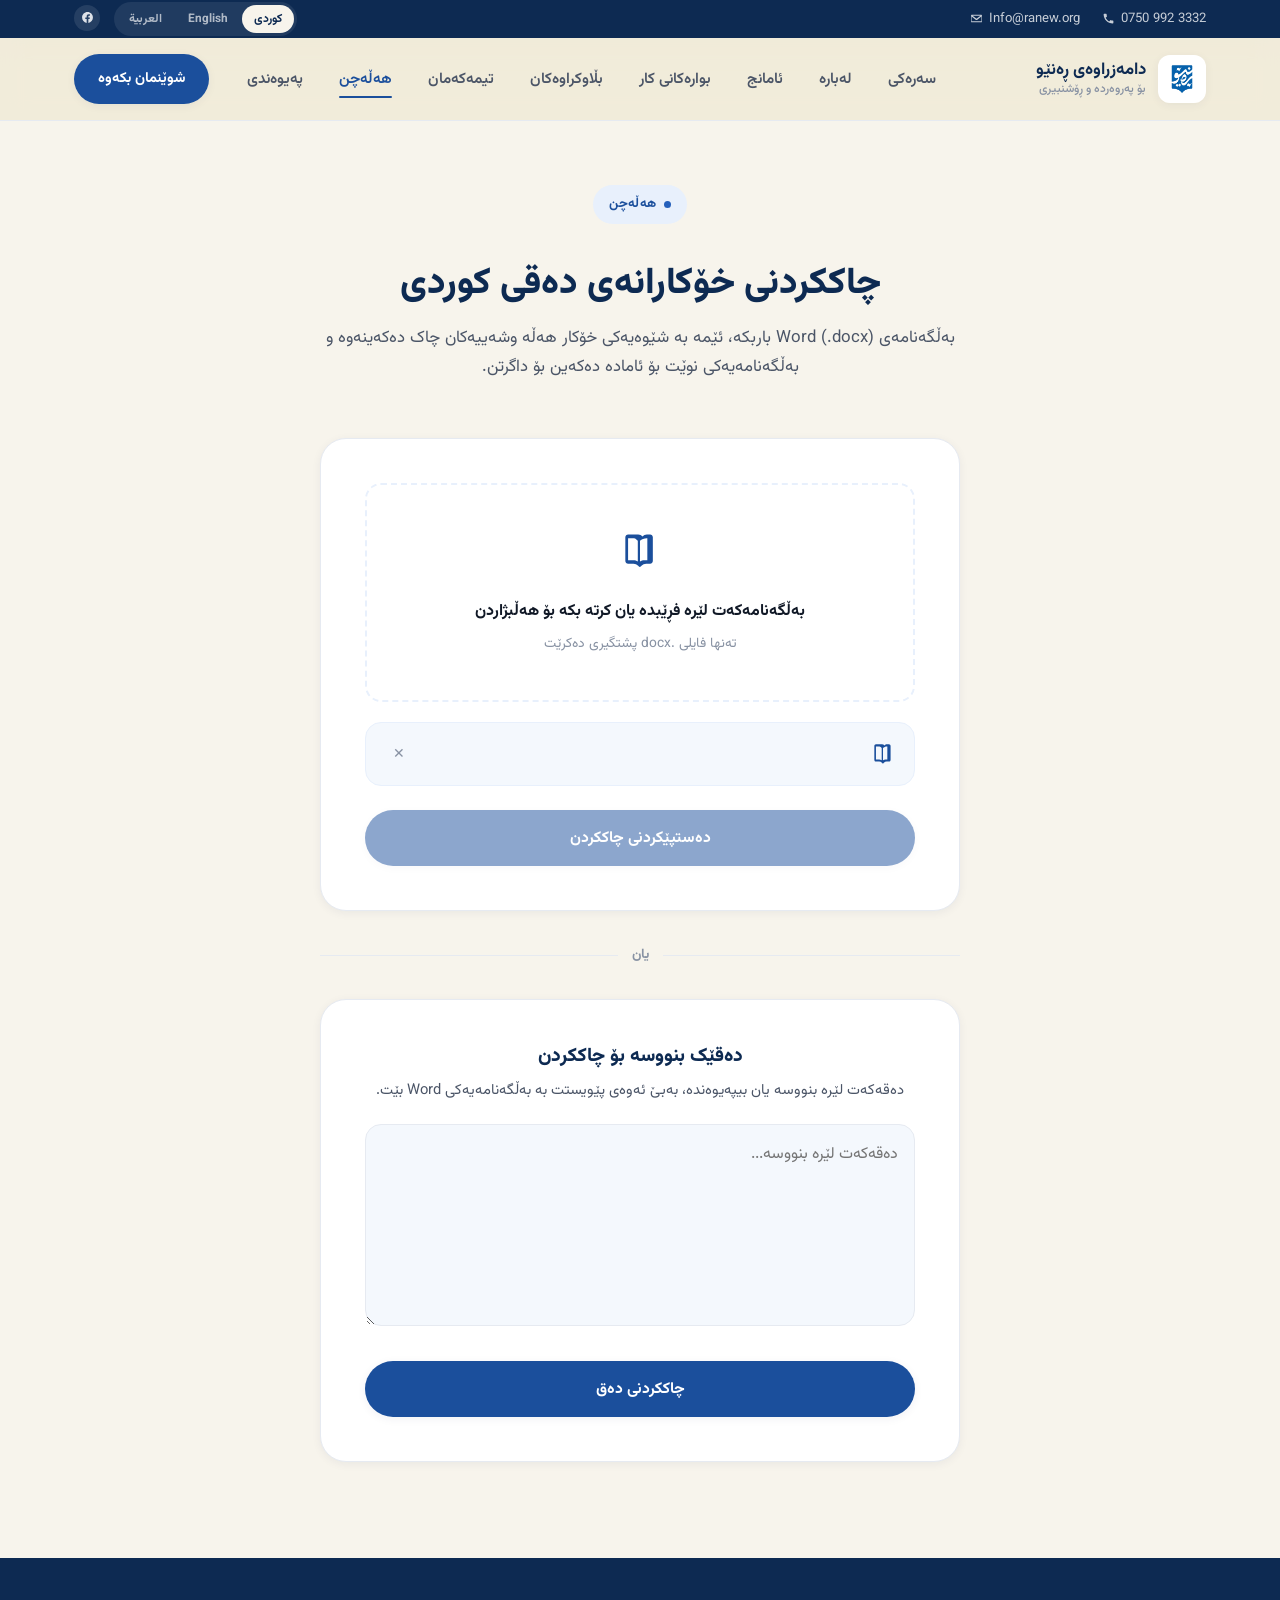
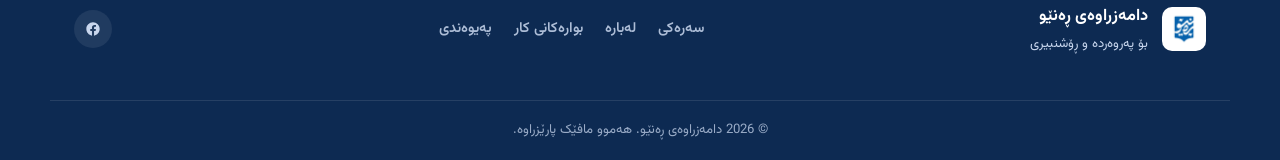
==== commit a73b8cae: "Add paste-text correction to helachin, reusing the same correction/highlight pipeline Lets users cor" ====
--- a/helachin.html
+++ b/helachin.html
@@ -131,6 +131,29 @@
         </div>
 
       </div>
+
+      <div class="helachin-divider"><span>یان</span></div>
+
+      <div class="helachin-card reveal">
+        <h2 class="helachin-text-title">دەقێک بنووسە بۆ چاککردن</h2>
+        <p class="helachin-text-sub">دەقەکەت لێرە بنووسە یان بیپەیوەندە، بەبێ ئەوەی پێویستت بە بەڵگەنامەیەکی Word بێت.</p>
+
+        <textarea id="helachinTextInput" class="helachin-textarea" rows="6" placeholder="دەقەکەت لێرە بنووسە..."></textarea>
+
+        <button type="button" class="btn btn--primary helachin-start" id="helachinTextSubmit">چاککردنی دەق</button>
+
+        <p class="helachin-status" id="helachinTextStatus" hidden>دەقەکە چاک دەکرێتەوە...</p>
+
+        <div class="helachin-text-result" id="helachinTextResult" hidden>
+          <strong class="helachin-text-result__label">دەقی چاککراو</strong>
+          <div class="helachin-text-output" id="helachinTextOutput"></div>
+        </div>
+
+        <div class="helachin-result helachin-result--error" id="helachinTextError" hidden>
+          <p id="helachinTextErrorMessage"></p>
+        </div>
+      </div>
+
     </div>
   </section>
 </main>
@@ -170,6 +193,6 @@
 
 <script src="assets/js/script.js"></script>
 <script src="assets/js/i18n.js"></script>
-<script src="assets/js/helachin.js?v=7236528f"></script>
+<script src="assets/js/helachin.js?v=ad3e165e"></script>
 </body>
 </html>
--- a/assets/css/style.css
+++ b/assets/css/style.css
@@ -591,6 +591,36 @@
 }
 .helachin-link-btn:hover{ color:var(--blue-800); }
 
+.helachin-divider{
+  display:flex; align-items:center; gap:14px;
+  max-width:640px; margin:32px auto; color:var(--ink-faint); font-size:.85rem; font-weight:700;
+}
+.helachin-divider::before, .helachin-divider::after{ content:""; flex:1 1 auto; height:1px; background:var(--line); }
+
+.helachin-text-title{ font-size:1.2rem; color:var(--blue-900); margin-bottom:8px; }
+.helachin-text-sub{ color:var(--ink-soft); font-size:.92rem; margin-bottom:20px; }
+
+.helachin-textarea{
+  width:100%; resize:vertical; min-height:140px;
+  border:1px solid var(--line); border-radius:var(--radius-md);
+  padding:16px; font-family:inherit; font-size:1rem; line-height:1.75; color:var(--ink);
+  background:var(--blue-50);
+  transition:border-color .25s var(--ease), background .25s var(--ease);
+}
+.helachin-textarea:focus{ outline:none; border-color:var(--blue-600); background:#fff; }
+
+.helachin-text-result{ margin-top:20px; text-align:start; }
+.helachin-text-result__label{ display:block; font-size:.85rem; color:var(--ink-faint); margin-bottom:8px; }
+.helachin-text-output{
+  border:1px solid var(--line); border-radius:var(--radius-md);
+  background:var(--blue-50); padding:16px;
+  font-size:1rem; line-height:1.9; color:var(--ink);
+  white-space:pre-wrap; word-break:break-word;
+}
+.helachin-text-output mark{
+  background:#fff3a3; color:inherit; border-radius:4px; padding:1px 2px;
+}
+
 @media (max-width: 640px){
   .helachin-card{ padding:28px 20px; }
   .helachin-drop{ padding:32px 16px; }
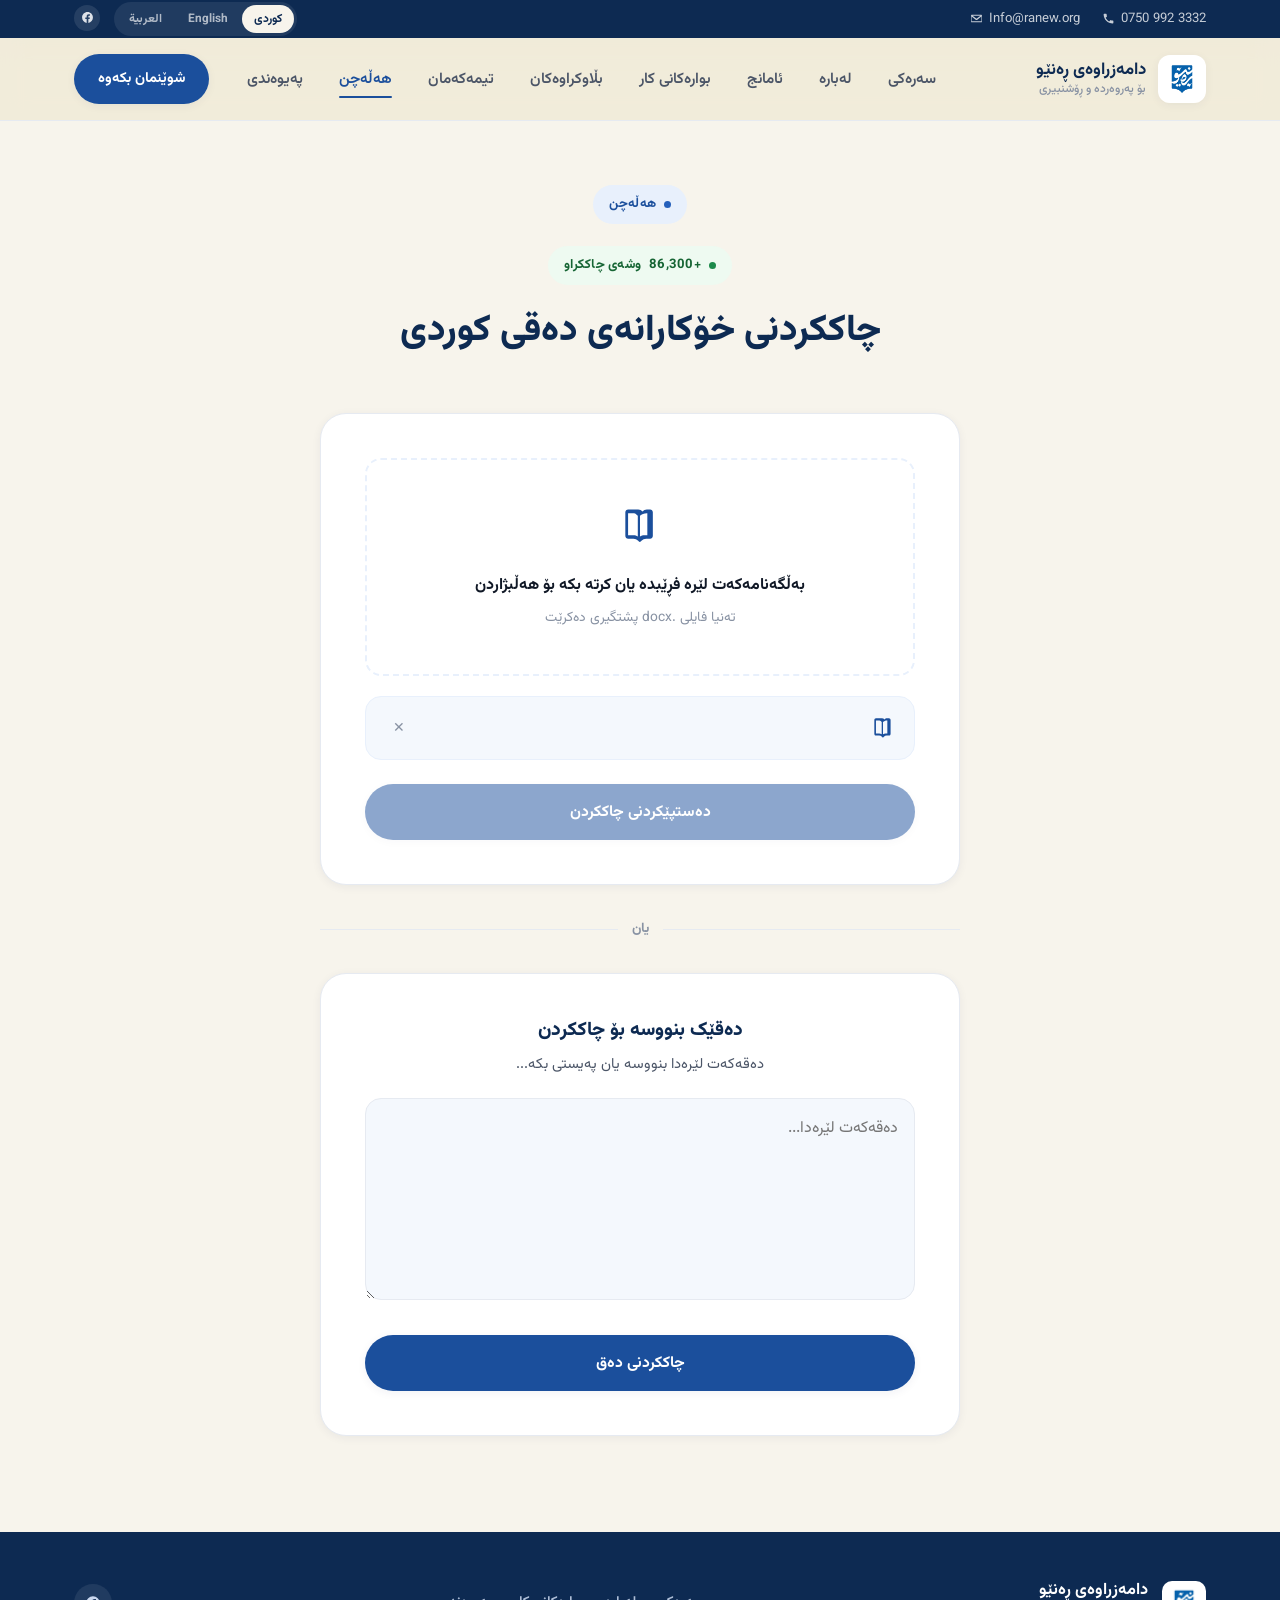
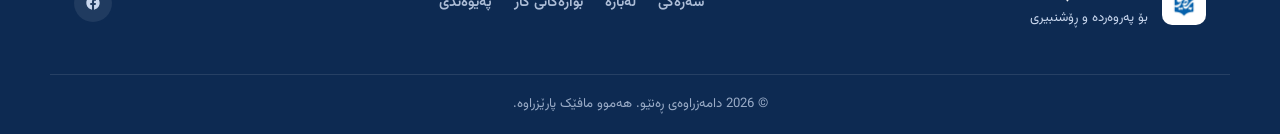
==== commit 85206f39: "Updated..." ====
--- a/helachin.html
+++ b/helachin.html
@@ -80,8 +80,10 @@
     <div class="container">
       <div class="section__head reveal">
         <span class="eyebrow eyebrow--dark">هەڵەچن</span>
+        <div class="helachin-stats">
+          <span class="eyebrow eyebrow--green"><span dir="ltr">86,300+</span> وشەی چاککراو</span>
+        </div>
         <h1 class="section__title">چاککردنی خۆکارانەی دەقی کوردی</h1>
-        <p class="section__sub">بەڵگەنامەی Word (.docx) باربکە، ئێمە بە شێوەیەکی خۆکار هەڵە وشەییەکان چاک دەکەینەوە و بەڵگەنامەیەکی نوێت بۆ ئامادە دەکەین بۆ داگرتن.</p>
       </div>
 
       <div class="helachin-card reveal">
@@ -91,7 +93,7 @@
           <input type="file" id="helachinFileInput" class="helachin-drop__input" accept=".docx,application/vnd.openxmlformats-officedocument.wordprocessingml.document">
           <span class="helachin-drop__icon icon icon-book" aria-hidden="true"></span>
           <p class="helachin-drop__title">بەڵگەنامەکەت لێرە فڕێبدە یان کرتە بکە بۆ هەڵبژاردن</p>
-          <p class="helachin-drop__hint">تەنها فایلی .docx پشتگیری دەکرێت</p>
+          <p class="helachin-drop__hint">تەنیا فایلی .docx پشتگیری دەکرێت</p>
         </div>
 
         <!-- Selected file -->
@@ -136,9 +138,9 @@
 
       <div class="helachin-card reveal">
         <h2 class="helachin-text-title">دەقێک بنووسە بۆ چاککردن</h2>
-        <p class="helachin-text-sub">دەقەکەت لێرە بنووسە یان بیپەیوەندە، بەبێ ئەوەی پێویستت بە بەڵگەنامەیەکی Word بێت.</p>
-
-        <textarea id="helachinTextInput" class="helachin-textarea" rows="6" placeholder="دەقەکەت لێرە بنووسە..."></textarea>
+        <p class="helachin-text-sub">دەقەکەت لێرەدا بنووسە یان پەیستی بکە...</p>
+
+        <textarea id="helachinTextInput" class="helachin-textarea" rows="6" placeholder="دەقەکەت لێرەدا..."></textarea>
 
         <button type="button" class="btn btn--primary helachin-start" id="helachinTextSubmit">چاککردنی دەق</button>
 
@@ -146,7 +148,16 @@
 
         <div class="helachin-text-result" id="helachinTextResult" hidden>
           <strong class="helachin-text-result__label">دەقی چاککراو</strong>
-          <div class="helachin-text-output" id="helachinTextOutput"></div>
+          <p class="helachin-text-result__hint">دەتوانیت دەقەکە یان وشە هاسانکراوەکانی لێرە دەستکاری بکەیت.</p>
+          <div
+            class="helachin-text-output"
+            id="helachinTextOutput"
+            contenteditable="true"
+            spellcheck="false"
+            role="textbox"
+            aria-multiline="true"
+            aria-label="دەقی چاککراو، دەستکاریکردن ڕێگەپێدراوە"
+          ></div>
         </div>
 
         <div class="helachin-result helachin-result--error" id="helachinTextError" hidden>
@@ -193,6 +204,6 @@
 
 <script src="assets/js/script.js"></script>
 <script src="assets/js/i18n.js"></script>
-<script src="assets/js/helachin.js?v=ad3e165e"></script>
+<script src="assets/js/helachin.js?v=d1dd933c"></script>
 </body>
 </html>
--- a/assets/css/style.css
+++ b/assets/css/style.css
@@ -202,6 +202,10 @@
 .eyebrow::before{ content:""; width:7px; height:7px; border-radius:50%; background:#7fb2ff; }
 .eyebrow--dark{ color:var(--blue-700); background:var(--blue-100); }
 .eyebrow--dark::before{ background:var(--blue-600); }
+.eyebrow--green{ color:#166534; background:#eefaf1; margin-bottom:0; }
+.eyebrow--green::before{ background:#1c8a4b; }
+
+.helachin-stats{ display:flex; flex-wrap:wrap; justify-content:center; gap:10px; margin-bottom:22px; }
 
 .hero h1{ font-size:clamp(2.1rem, 4.4vw, 3.4rem); margin-bottom:22px; }
 .hero h1 .hero__line2{ color:#a9c8f7; }
@@ -610,13 +614,16 @@
 .helachin-textarea:focus{ outline:none; border-color:var(--blue-600); background:#fff; }
 
 .helachin-text-result{ margin-top:20px; text-align:start; }
-.helachin-text-result__label{ display:block; font-size:.85rem; color:var(--ink-faint); margin-bottom:8px; }
+.helachin-text-result__label{ display:block; font-size:.85rem; color:var(--ink-faint); margin-bottom:4px; }
+.helachin-text-result__hint{ font-size:.82rem; color:var(--ink-faint); margin-bottom:8px; }
 .helachin-text-output{
   border:1px solid var(--line); border-radius:var(--radius-md);
   background:var(--blue-50); padding:16px;
   font-size:1rem; line-height:1.9; color:var(--ink);
   white-space:pre-wrap; word-break:break-word;
-}
+  cursor:text; transition:border-color .25s var(--ease), background .25s var(--ease);
+}
+.helachin-text-output:focus{ outline:none; border-color:var(--blue-600); background:#fff; }
 .helachin-text-output mark{
   background:#fff3a3; color:inherit; border-radius:4px; padding:1px 2px;
 }
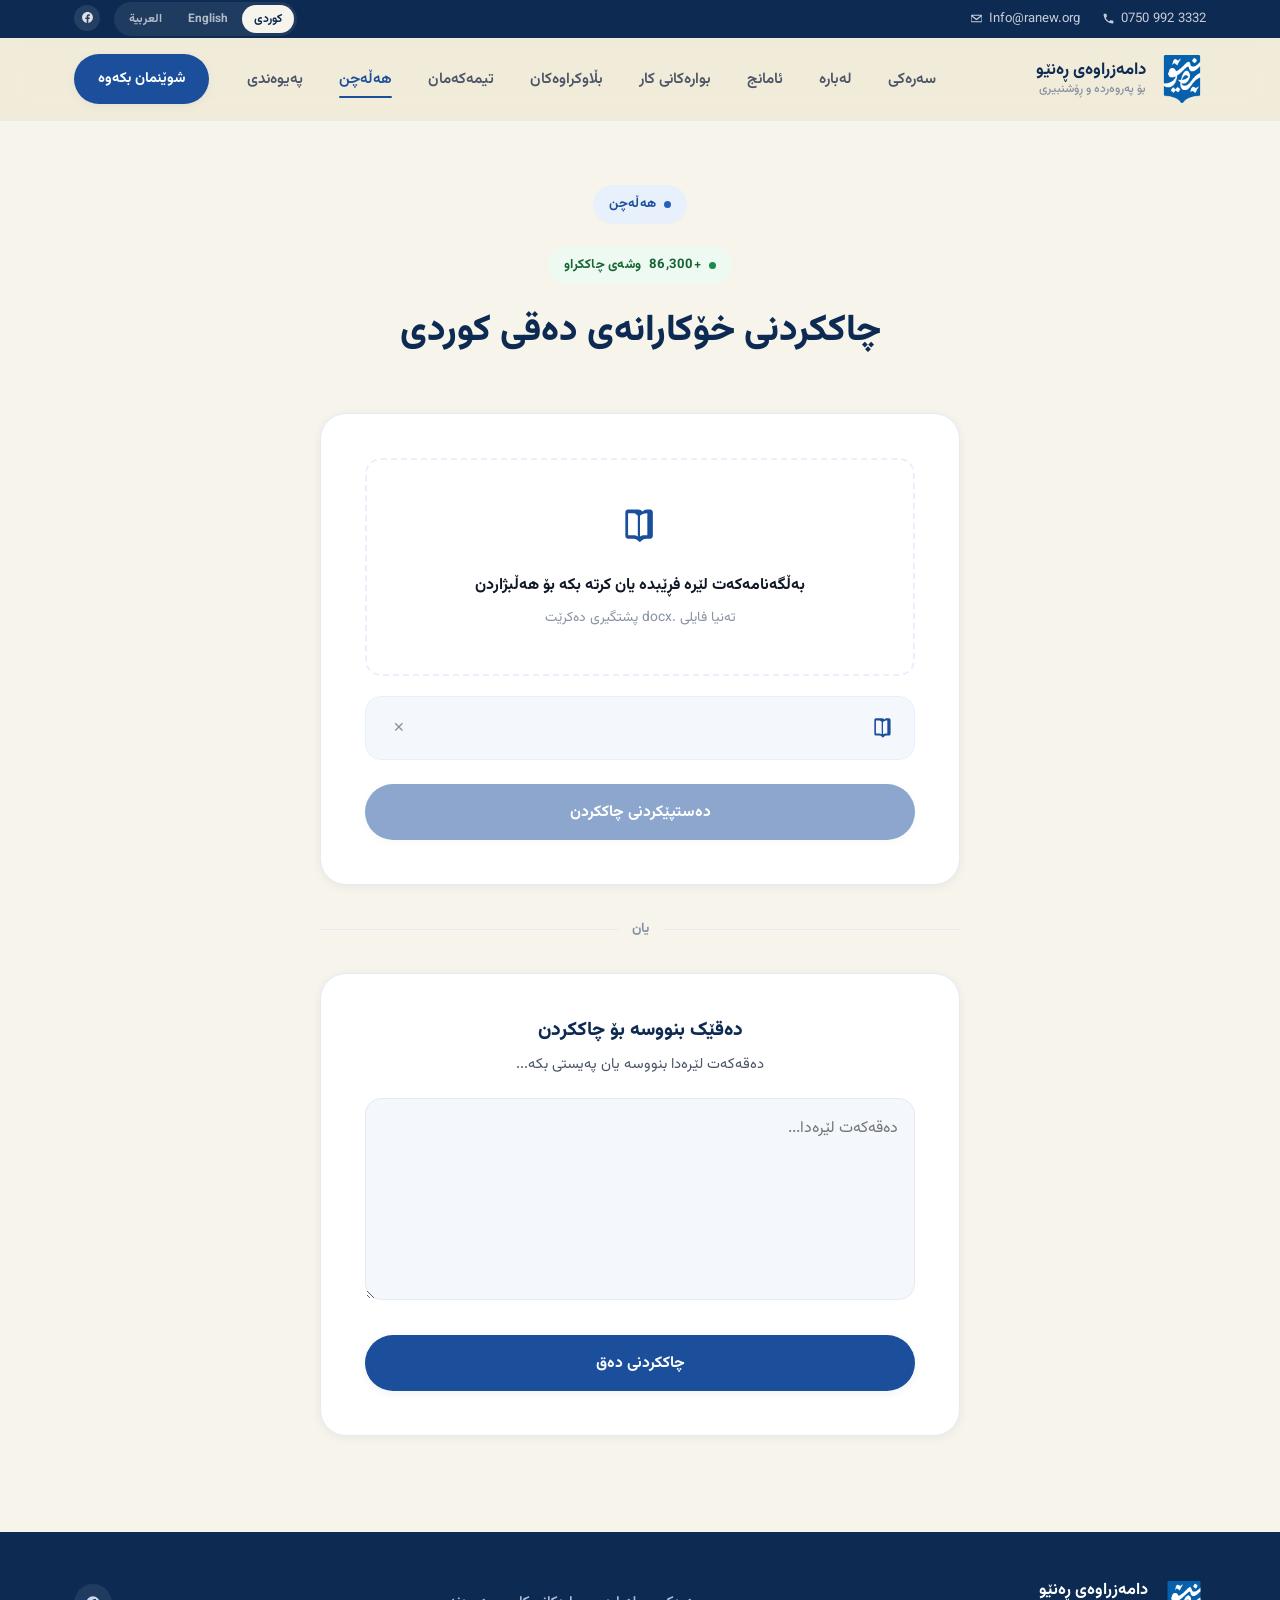
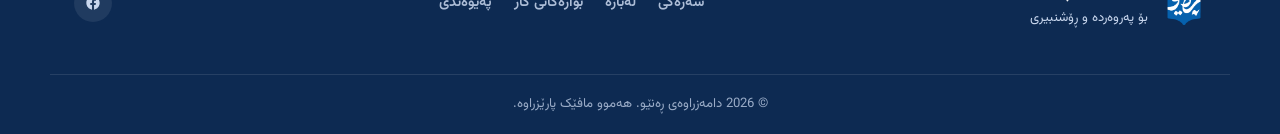
==== commit 4e822e72: "Updated..." ====
--- a/helachin.html
+++ b/helachin.html
@@ -15,7 +15,7 @@
 -->
 <meta name="helachin-api-base" content="https://ranew-helachin-api.onrender.com">
 
-<link rel="icon" type="image/jpeg" href="assets/img/logo.jpg">
+<link rel="icon" type="image/png" href="assets/img/logos/ranew_logo_blue (white_in).png">
 <link rel="preconnect" href="https://fonts.googleapis.com">
 <link rel="preconnect" href="https://fonts.gstatic.com" crossorigin>
 <link href="https://fonts.googleapis.com/css2?family=Vazirmatn:wght@400;500;600;700;800;900&display=swap" rel="stylesheet">
@@ -49,7 +49,7 @@
 <header class="site-header" id="siteHeader">
   <div class="container header__inner">
     <a href="index.html" class="brand">
-      <img src="assets/img/logo.jpg" data-i18n-attr="alt:brand.logoAlt" alt="لۆگۆی دامەزراوەی ڕەنێو" class="brand__logo">
+      <img src="assets/img/logos/ranew_logo_blue (white_in).png" data-i18n-attr="alt:brand.logoAlt" alt="لۆگۆی دامەزراوەی ڕەنێو" class="brand__logo">
       <span class="brand__text">
         <strong data-i18n="hero.title1">دامەزراوەی ڕەنێو</strong>
         <small data-i18n="hero.title2">بۆ پەروەردە و ڕۆشنبیری</small>
@@ -173,7 +173,7 @@
 <footer class="footer">
   <div class="container footer__inner">
     <div class="footer__brand">
-      <img src="assets/img/logo.jpg" data-i18n-attr="alt:brand.logoAlt" alt="لۆگۆی دامەزراوەی ڕەنێو">
+      <img src="assets/img/logos/ranew_logo_blue (white_in).png" data-i18n-attr="alt:brand.logoAlt" alt="لۆگۆی دامەزراوەی ڕەنێو">
       <div>
         <strong data-i18n="hero.title1">دامەزراوەی ڕەنێو</strong>
         <p data-i18n="footer.tagline">بۆ پەروەردە و ڕۆشنبیری</p>
--- a/assets/css/style.css
+++ b/assets/css/style.css
@@ -138,7 +138,7 @@
 .site-header.is-scrolled{ box-shadow:var(--shadow-sm); }
 .header__inner{ display:flex; align-items:center; gap:24px; height:82px; }
 .brand{ display:flex; align-items:center; gap:12px; margin-inline-end:auto; }
-.brand__logo{ width:48px; height:48px; border-radius:12px; box-shadow:var(--shadow-sm); }
+.brand__logo{ width:48px; height:48px; }
 .brand__text{ display:flex; flex-direction:column; line-height:1.3; }
 .brand__text strong{ font-size:1.05rem; color:var(--blue-900); }
 .brand__text small{ font-size:.74rem; color:var(--ink-faint); font-weight:500; }
@@ -215,13 +215,10 @@
 .hero__badge{
   justify-self:center;
   width:min(260px, 100%); aspect-ratio:1;
-  background:var(--cream); border-radius:32px;
   display:flex; align-items:center; justify-content:center;
   padding:28px;
-  box-shadow:var(--shadow-lg);
-  transform:rotate(-3deg);
-}
-.hero__badge img{ border-radius:18px; }
+}
+.hero__badge img{ width:100%; height:100%; object-fit:contain; }
 
 .stats{
   position:relative; z-index:1;
@@ -278,31 +275,23 @@
   position:relative; z-index:1; justify-self:center;
   width:min(220px, 70%); aspect-ratio:3/4;
 }
-.promo__book::before, .promo__book::after{
-  content:""; position:absolute; inset:0;
-  background:var(--blue-100); border-radius:10px; box-shadow:var(--shadow-md);
-}
-.promo__book::before{ transform:rotate(-11deg) translate(6px,6px); }
-.promo__book::after{ transform:rotate(-5deg) translate(3px,3px); background:#fff; }
-.promo__book img{
-  position:relative; z-index:1; width:100%; height:100%; object-fit:cover;
-  border-radius:10px; box-shadow:var(--shadow-lg); transform:rotate(3deg);
+.promo__book-img{
+  position:absolute; inset:0; width:100%; height:100%; object-fit:cover;
+  border-radius:10px; box-shadow:var(--shadow-md);
   display:block;
 }
+.promo__book-img--back{ z-index:1; transform:rotate(-11deg) translate(6px,6px); }
+.promo__book-img--mid{ z-index:2; transform:rotate(-5deg) translate(3px,3px); }
+.promo__book-img--front{ z-index:3; transform:rotate(3deg); box-shadow:var(--shadow-lg); }
 
 /* ---------- About ---------- */
 .about__grid{ display:grid; grid-template-columns:.85fr 1.15fr; gap:64px; align-items:center; }
 .about__media{ position:relative; }
 .about__frame{
   position:relative; z-index:1;
-  background:var(--cream); border-radius:var(--radius-lg);
-  padding:44px; box-shadow:var(--shadow-lg);
+  background:var(--cream);
+  padding:44px;
   aspect-ratio:1; display:flex; align-items:center; justify-content:center;
-  max-width:380px; margin-inline:auto;
-}
-.about__frame-deco{
-  position:absolute; inset-block:22px -22px; inset-inline:-22px 22px; z-index:0;
-  border:2px solid var(--blue-100); border-radius:var(--radius-lg);
   max-width:380px; margin-inline:auto;
 }
 .about__content .eyebrow{ margin-bottom:16px; }
@@ -431,7 +420,7 @@
   padding-block:44px; border-bottom:1px solid rgba(255,255,255,.1);
 }
 .footer__brand{ display:flex; align-items:center; gap:14px; }
-.footer__brand img{ width:44px; height:44px; border-radius:10px; }
+.footer__brand img{ width:44px; height:44px; }
 .footer__brand strong{ color:#fff; font-size:1.02rem; }
 .footer__brand p{ font-size:.82rem; margin-top:2px; }
 .footer__links{ display:flex; gap:22px; flex-wrap:wrap; }
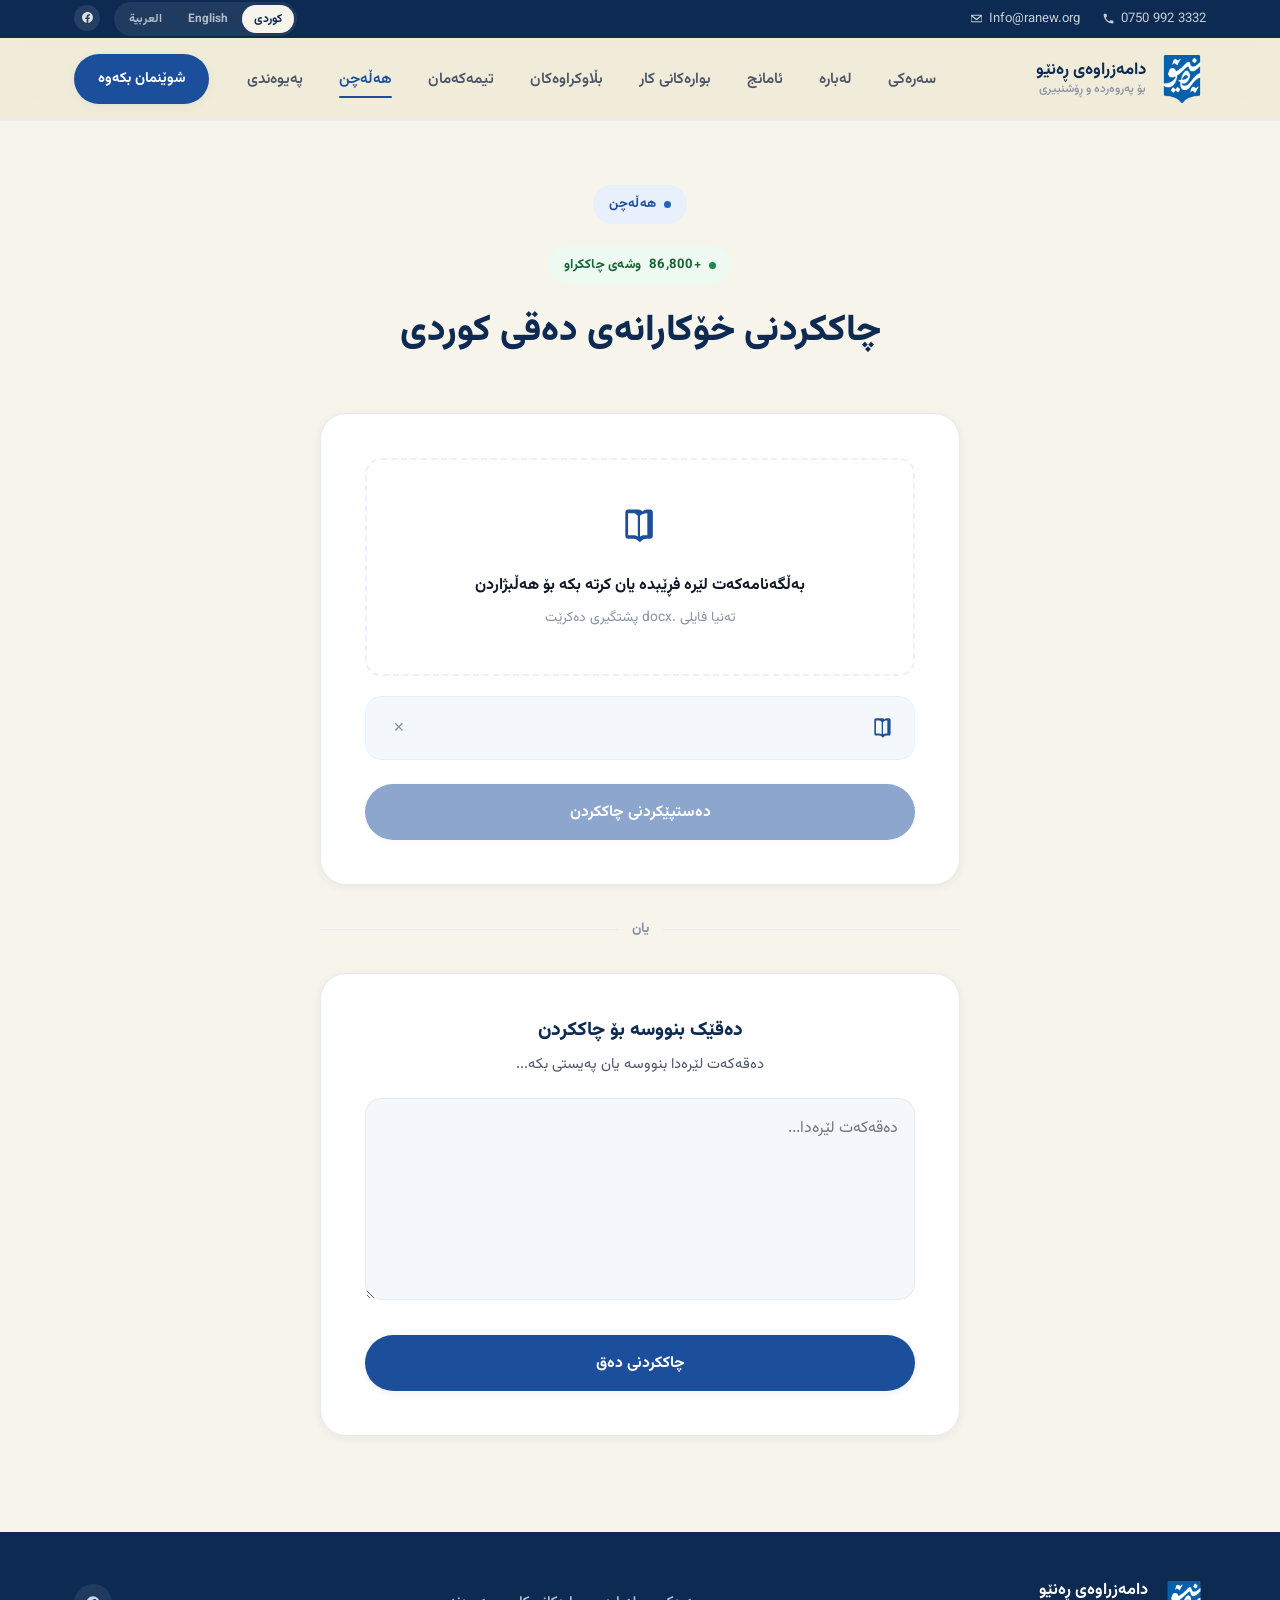
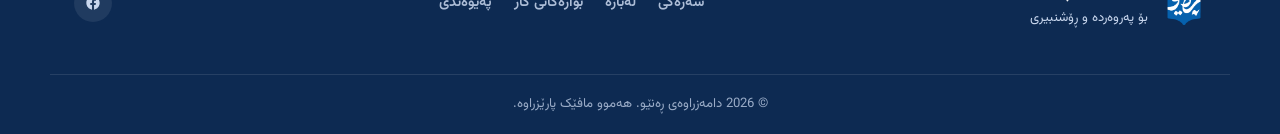
==== commit ac193d37: "Updated..." ====
--- a/helachin.html
+++ b/helachin.html
@@ -81,7 +81,7 @@
       <div class="section__head reveal">
         <span class="eyebrow eyebrow--dark">هەڵەچن</span>
         <div class="helachin-stats">
-          <span class="eyebrow eyebrow--green"><span dir="ltr">86,300+</span> وشەی چاککراو</span>
+          <span class="eyebrow eyebrow--green"><span dir="ltr">86,800+</span> وشەی چاککراو</span>
         </div>
         <h1 class="section__title">چاککردنی خۆکارانەی دەقی کوردی</h1>
       </div>
--- a/assets/css/style.css
+++ b/assets/css/style.css
@@ -364,11 +364,43 @@
   transition:transform .3s var(--ease), box-shadow .3s var(--ease), border-color .3s var(--ease);
 }
 .book-row:hover{ transform:translateY(-6px); box-shadow:var(--shadow-md); border-color:transparent; }
-.book-row__cover{ flex:0 0 190px; align-self:stretch; aspect-ratio:3/4; padding:14px; box-sizing:border-box; }
-.book-row__cover img{ width:100%; height:100%; object-fit:contain; display:block; }
-.book-row__body{ flex:1 1 auto; padding-block:22px; padding-inline:38px; }
-.book-row h3{ font-size:1.3rem; color:var(--blue-900); margin-bottom:10px; }
-.book-row p{ font-size:1rem; color:var(--ink-soft); }
+.book-row__cover{ flex:0 0 240px; align-self:stretch; aspect-ratio:3/4; padding:14px; box-sizing:border-box; position:relative; }
+.book-row__cover img{ width:100%; height:100%; object-fit:contain; display:block; cursor:zoom-in; }
+.book-row__body{ flex:1 1 auto; padding-block:26px; padding-inline:42px; }
+.book-row h3{ font-size:1.4rem; color:var(--blue-900); margin-bottom:10px; }
+.book-row p{ font-size:1.05rem; color:var(--ink-soft); }
+
+/* ---------- Image zoom (magnifier) ---------- */
+.zoom-lens{
+  position:absolute;
+  border:2px solid var(--blue-500, #2c5cd6);
+  background:rgba(255,255,255,.3);
+  pointer-events:none;
+  display:none;
+  z-index:5;
+}
+.zoom-backdrop{
+  position:fixed; inset:0;
+  background:rgba(15,23,42,.55);
+  display:none;
+  z-index:998;
+  pointer-events:none;
+}
+.zoom-result{
+  position:fixed;
+  width:min(520px, 90vw); height:min(520px, 90vh);
+  border:1px solid var(--line);
+  border-radius:16px;
+  background-repeat:no-repeat;
+  background-color:#fff;
+  box-shadow:var(--shadow-md);
+  display:none;
+  z-index:999;
+  pointer-events:none;
+}
+@media (max-width:640px){
+  .zoom-result{ width:min(320px, 88vw); height:min(320px, 88vw); }
+}
 
 /* ---------- Team card ---------- */
 .team-card{
@@ -383,6 +415,8 @@
   display:flex; align-items:center; justify-content:center;
   font-size:1.4rem; font-weight:800;
 }
+.team-card__avatar--photo{ overflow:hidden; padding:0; }
+.team-card__avatar--photo img{ width:100%; height:100%; object-fit:cover; }
 .team-card h3{ font-size:1.1rem; color:var(--blue-900); margin-bottom:8px; }
 .team-card p{ font-size:.92rem; color:var(--ink-soft); }
 
@@ -457,7 +491,7 @@
   .cards--4{ grid-template-columns:1fr 1fr; }
   .cards--5{ grid-template-columns:1fr 1fr; }
   .book-row{ flex-direction:column; align-items:stretch; }
-  .book-row__cover{ flex-basis:auto; aspect-ratio:auto; height:200px; }
+  .book-row__cover{ flex-basis:auto; aspect-ratio:auto; height:250px; }
   .book-row__body{ padding:22px; }
   .promo{ grid-template-columns:1fr; padding:40px 32px; text-align:center; }
   .promo__overlay{ background-position:center; background-size:80% auto; }
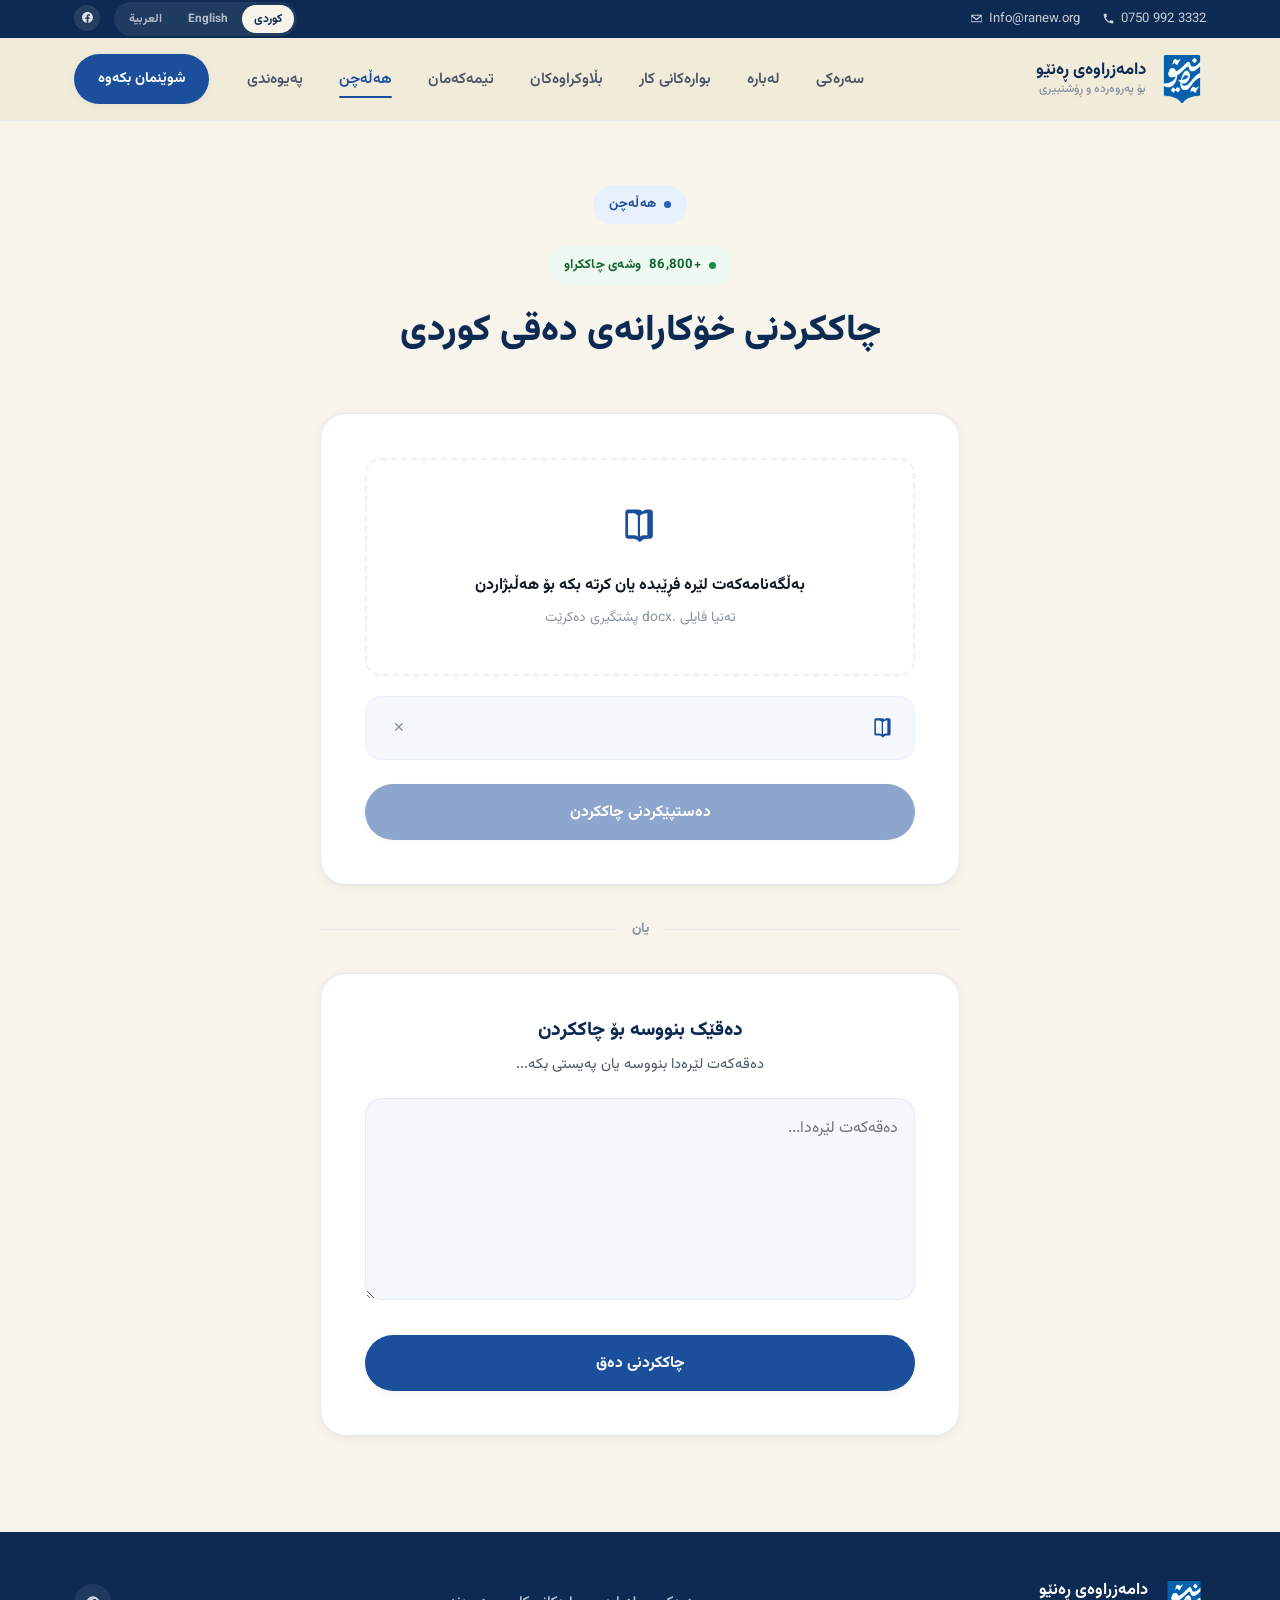
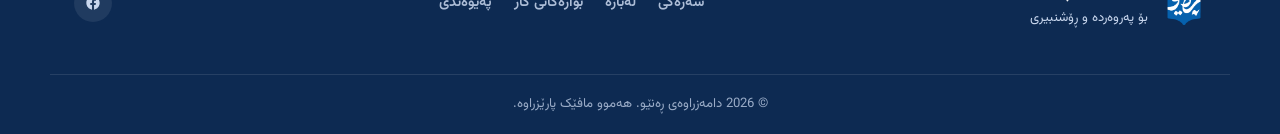
==== commit 1019a0d2: "Updated..." ====
--- a/helachin.html
+++ b/helachin.html
@@ -48,7 +48,7 @@
 <!-- ===== Header / Nav ===== -->
 <header class="site-header" id="siteHeader">
   <div class="container header__inner">
-    <a href="index.html" class="brand">
+    <a href="/" class="brand">
       <img src="assets/img/logos/ranew_logo_blue (white_in).png" data-i18n-attr="alt:brand.logoAlt" alt="لۆگۆی دامەزراوەی ڕەنێو" class="brand__logo">
       <span class="brand__text">
         <strong data-i18n="hero.title1">دامەزراوەی ڕەنێو</strong>
@@ -57,14 +57,13 @@
     </a>
 
     <nav class="nav" id="mainNav">
-      <a href="index.html#top" class="nav__link" data-i18n="nav.home">سەرەکی</a>
-      <a href="index.html#about" class="nav__link" data-i18n="nav.about">لەبارە</a>
-      <a href="index.html#values" class="nav__link" data-i18n="nav.values">ئامانج</a>
-      <a href="index.html#programs" class="nav__link" data-i18n="nav.programs">بوارەکانی کار</a>
-      <a href="publications.html" class="nav__link" data-i18n="nav.publications">بڵاوکراوەکان</a>
-      <a href="team.html" class="nav__link" data-i18n="nav.team">تیمەکەمان</a>
-      <a href="helachin.html" class="nav__link active">هەڵەچن</a>
-      <a href="index.html#contact" class="nav__link" data-i18n="nav.contact">پەیوەندی</a>
+      <a href="/#top" class="nav__link" data-i18n="nav.home">سەرەکی</a>
+      <a href="/#about" class="nav__link" data-i18n="nav.about">لەبارە</a>
+      <a href="/#programs" class="nav__link" data-i18n="nav.programs">بوارەکانی کار</a>
+      <a href="/publications" class="nav__link" data-i18n="nav.publications">بڵاوکراوەکان</a>
+      <a href="/team" class="nav__link" data-i18n="nav.team">تیمەکەمان</a>
+      <a href="/helachin" class="nav__link active">هەڵەچن</a>
+      <a href="/#contact" class="nav__link" data-i18n="nav.contact">پەیوەندی</a>
     </nav>
 
     <a href="https://www.facebook.com/Ranewfoundation" target="_blank" rel="noopener" class="btn btn--primary btn--nav" data-i18n="header.followBtn">شوێنمان بکەوە</a>
@@ -181,10 +180,10 @@
     </div>
 
     <nav class="footer__links">
-      <a href="index.html#top" data-i18n="nav.home">سەرەکی</a>
-      <a href="index.html#about" data-i18n="nav.about">لەبارە</a>
-      <a href="index.html#programs" data-i18n="nav.programs">بوارەکانی کار</a>
-      <a href="index.html#contact" data-i18n="nav.contact">پەیوەندی</a>
+      <a href="/#top" data-i18n="nav.home">سەرەکی</a>
+      <a href="/#about" data-i18n="nav.about">لەبارە</a>
+      <a href="/#programs" data-i18n="nav.programs">بوارەکانی کار</a>
+      <a href="/#contact" data-i18n="nav.contact">پەیوەندی</a>
     </nav>
 
     <div class="footer__social">
